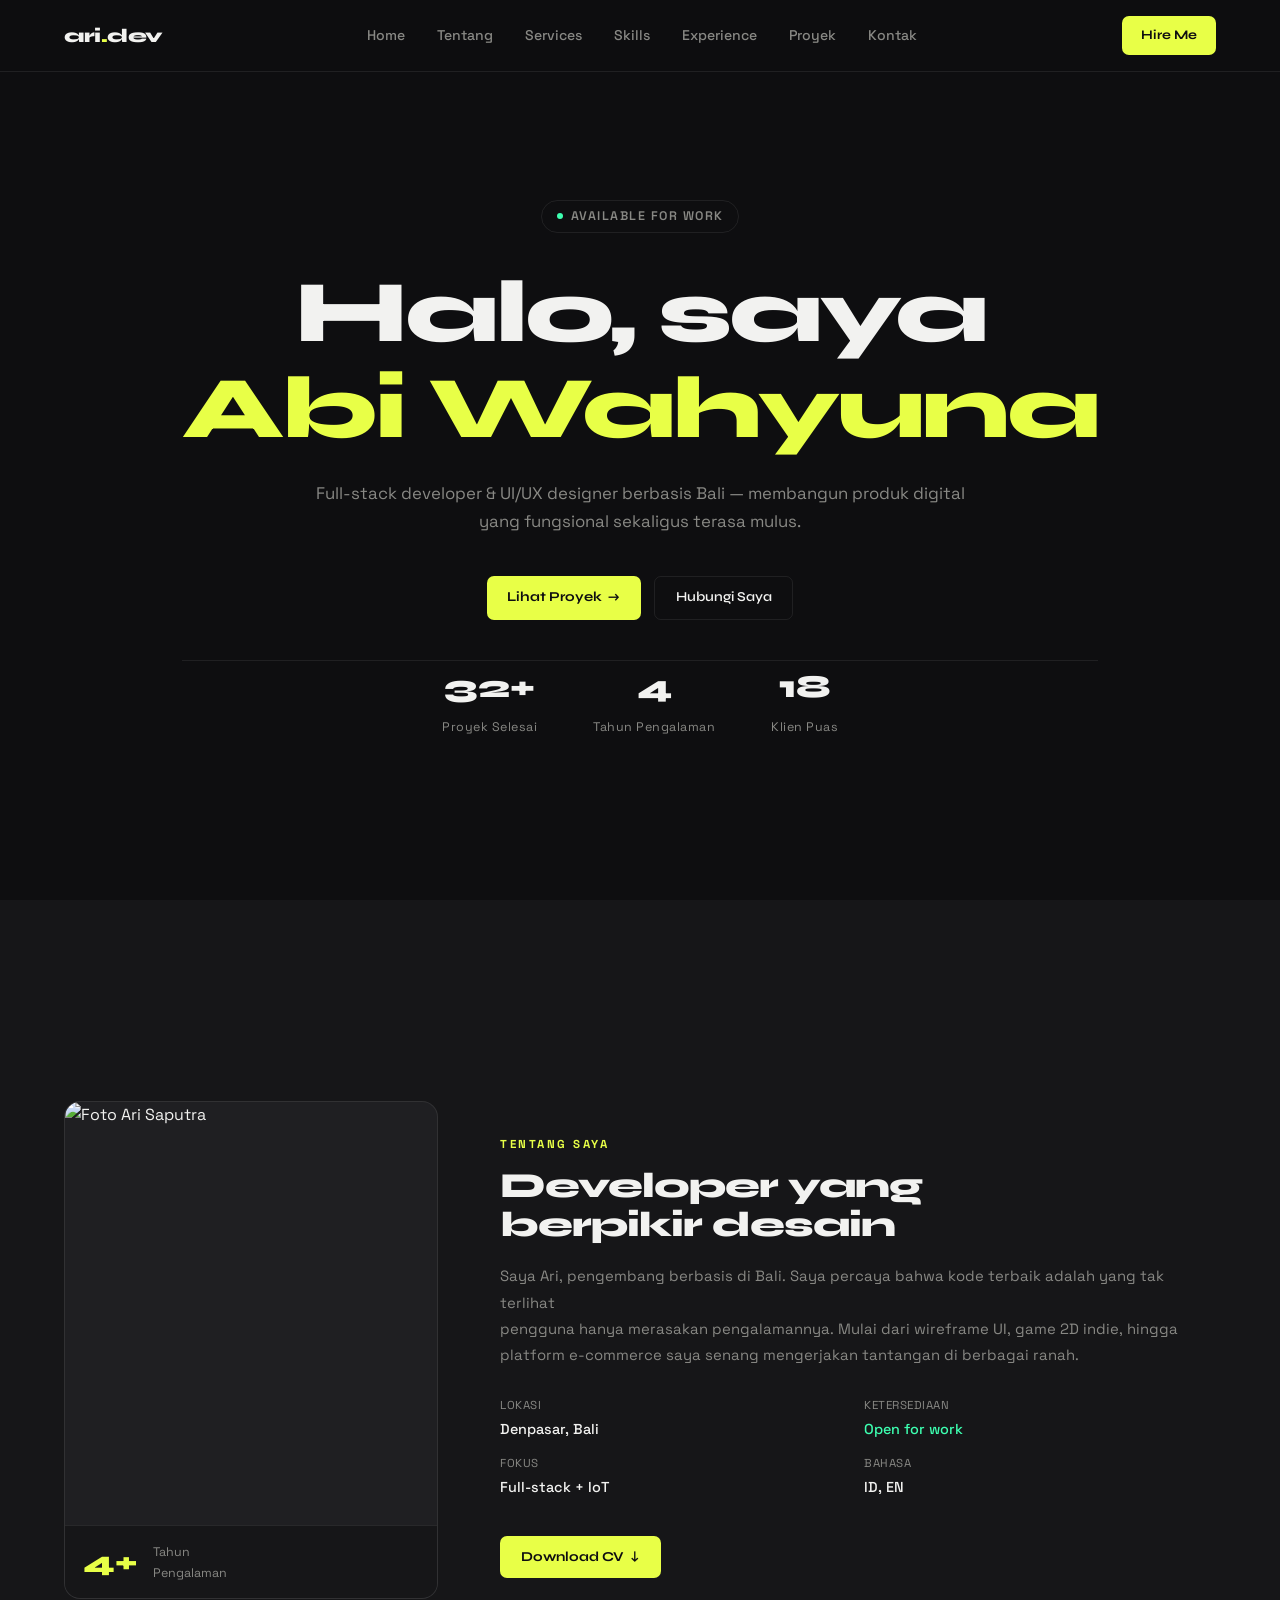
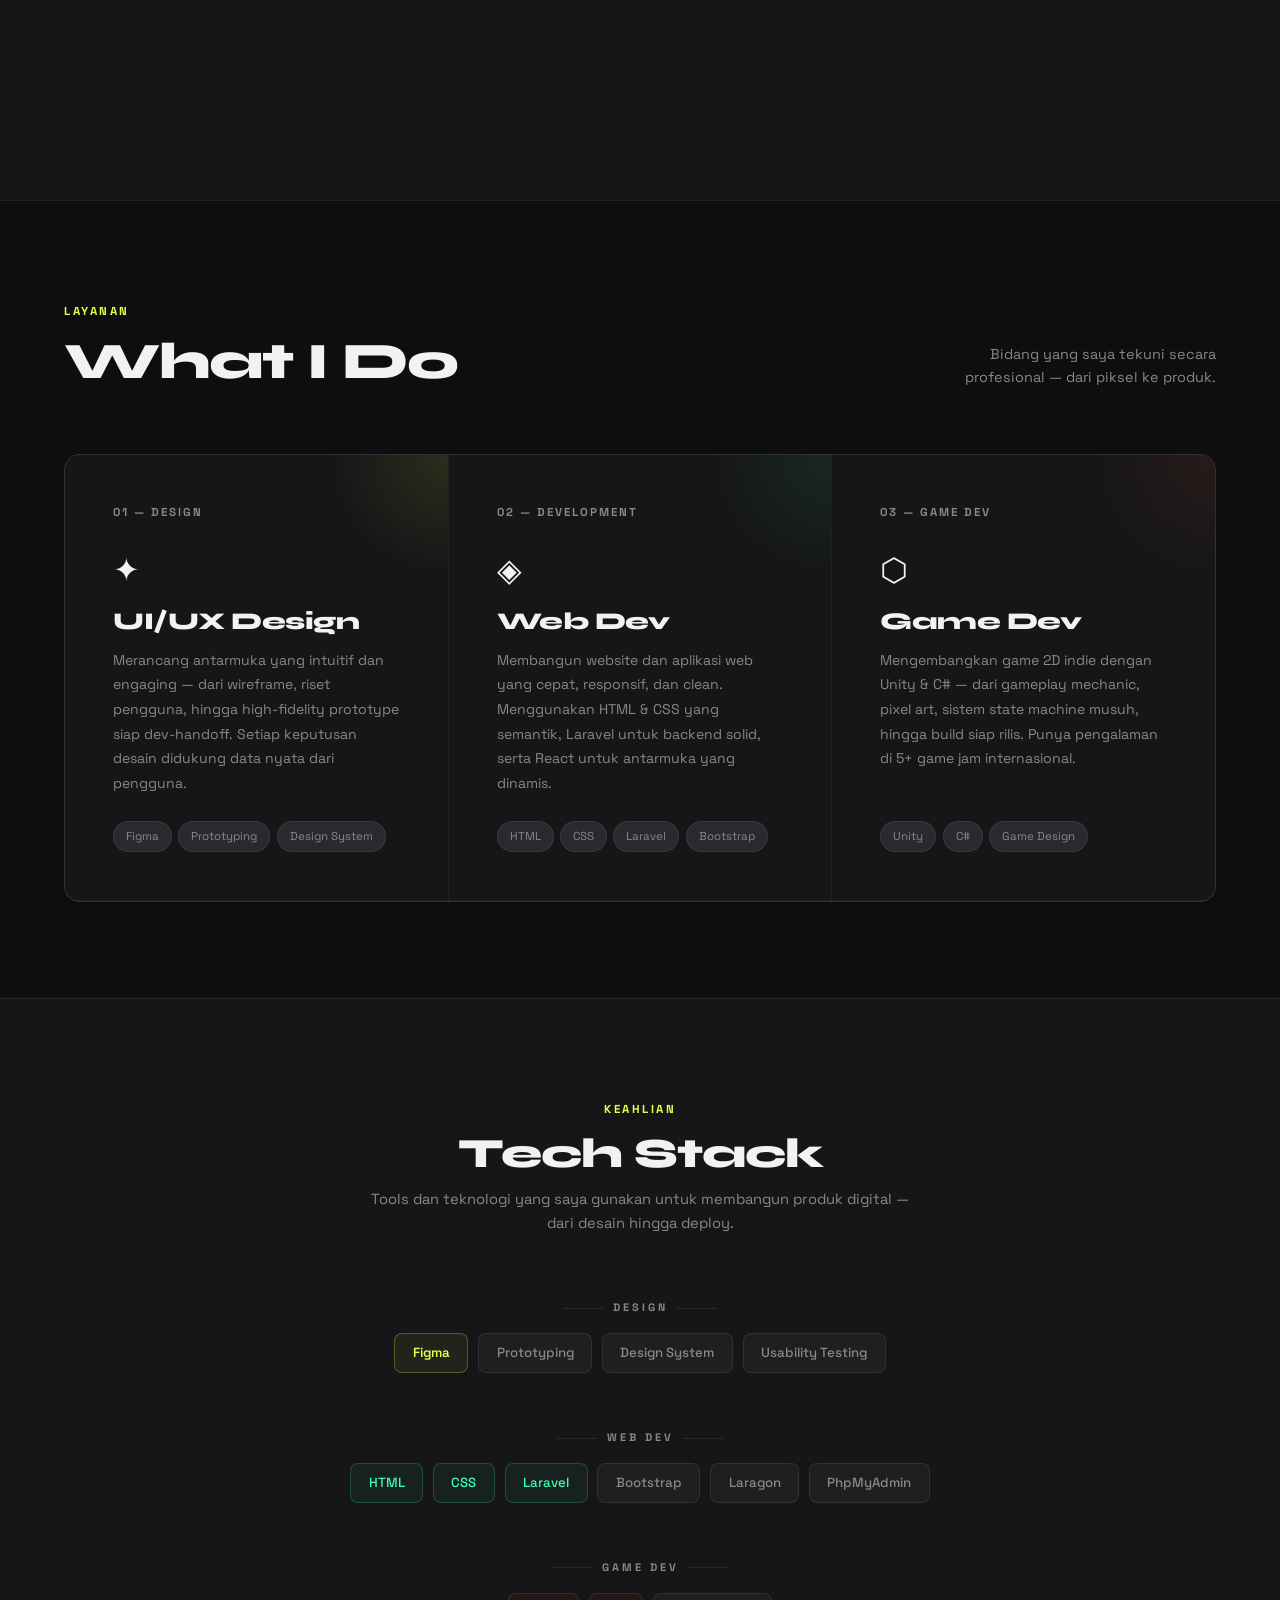
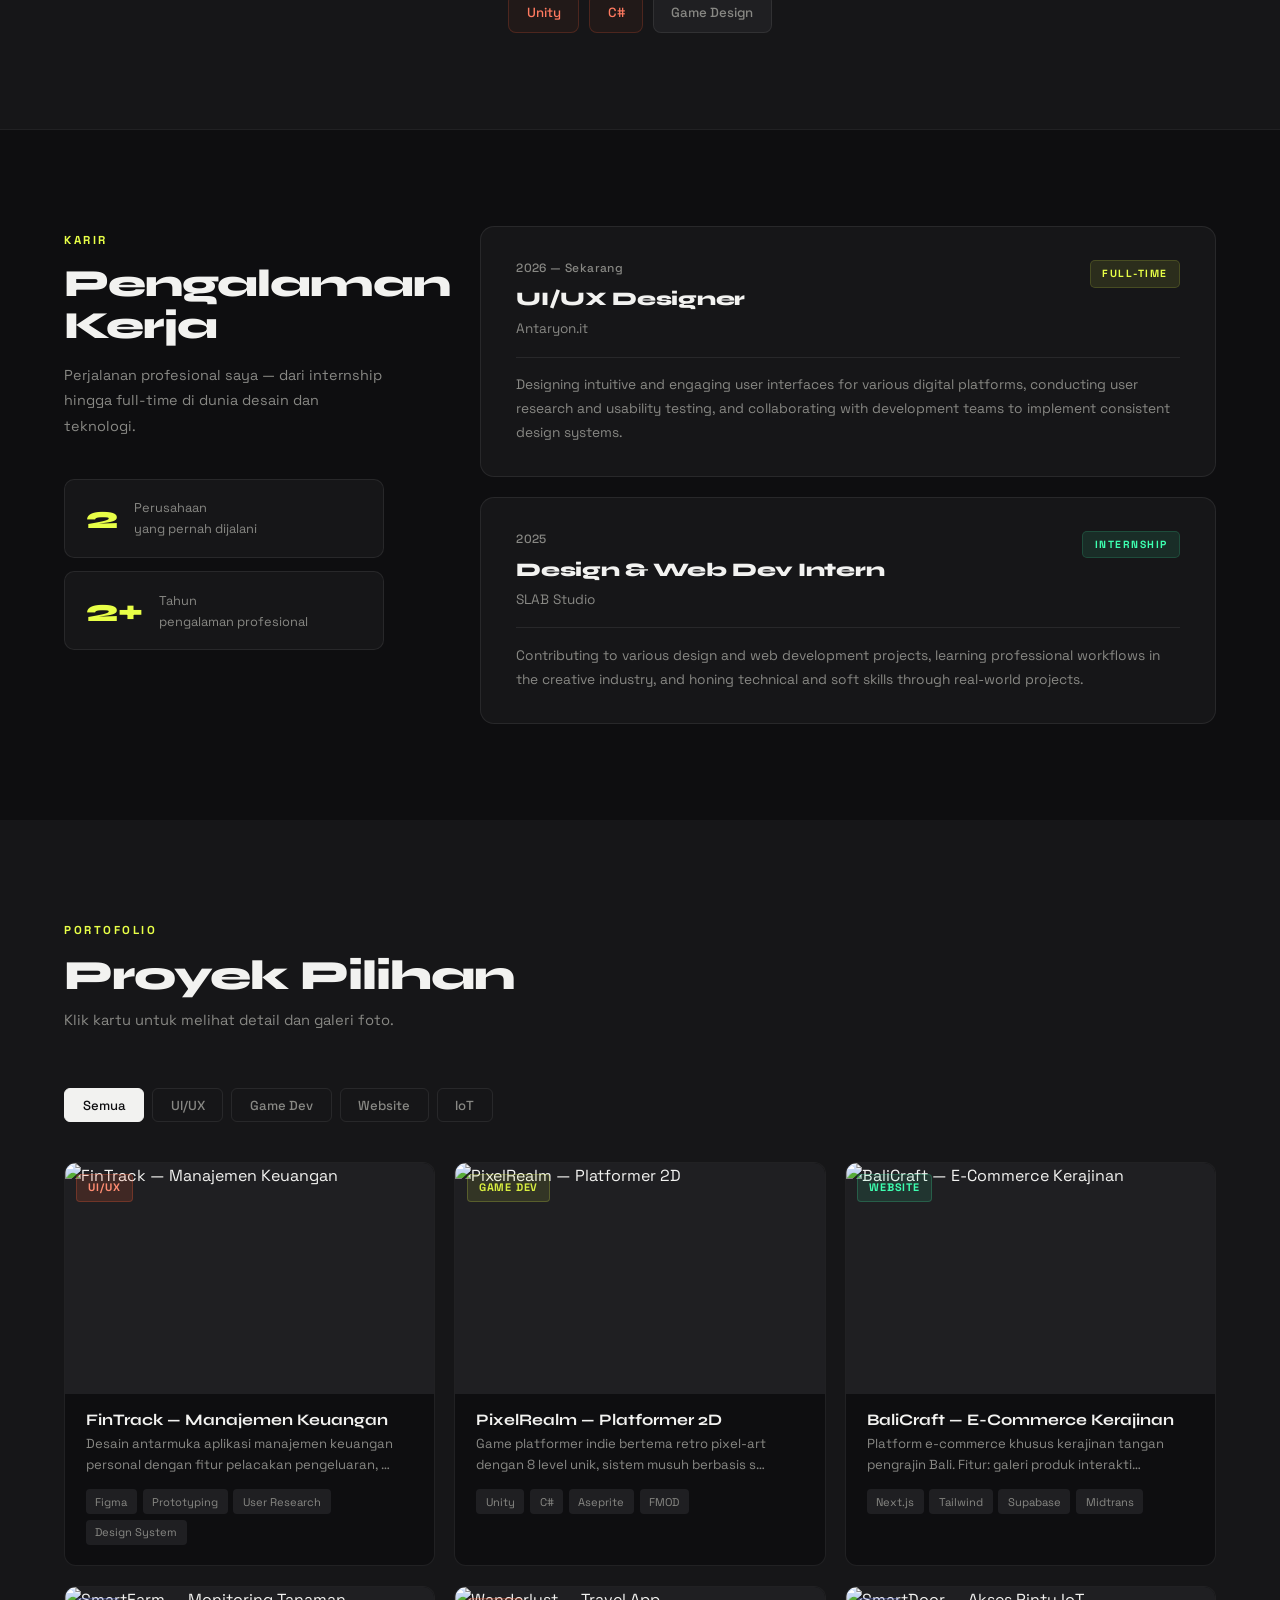
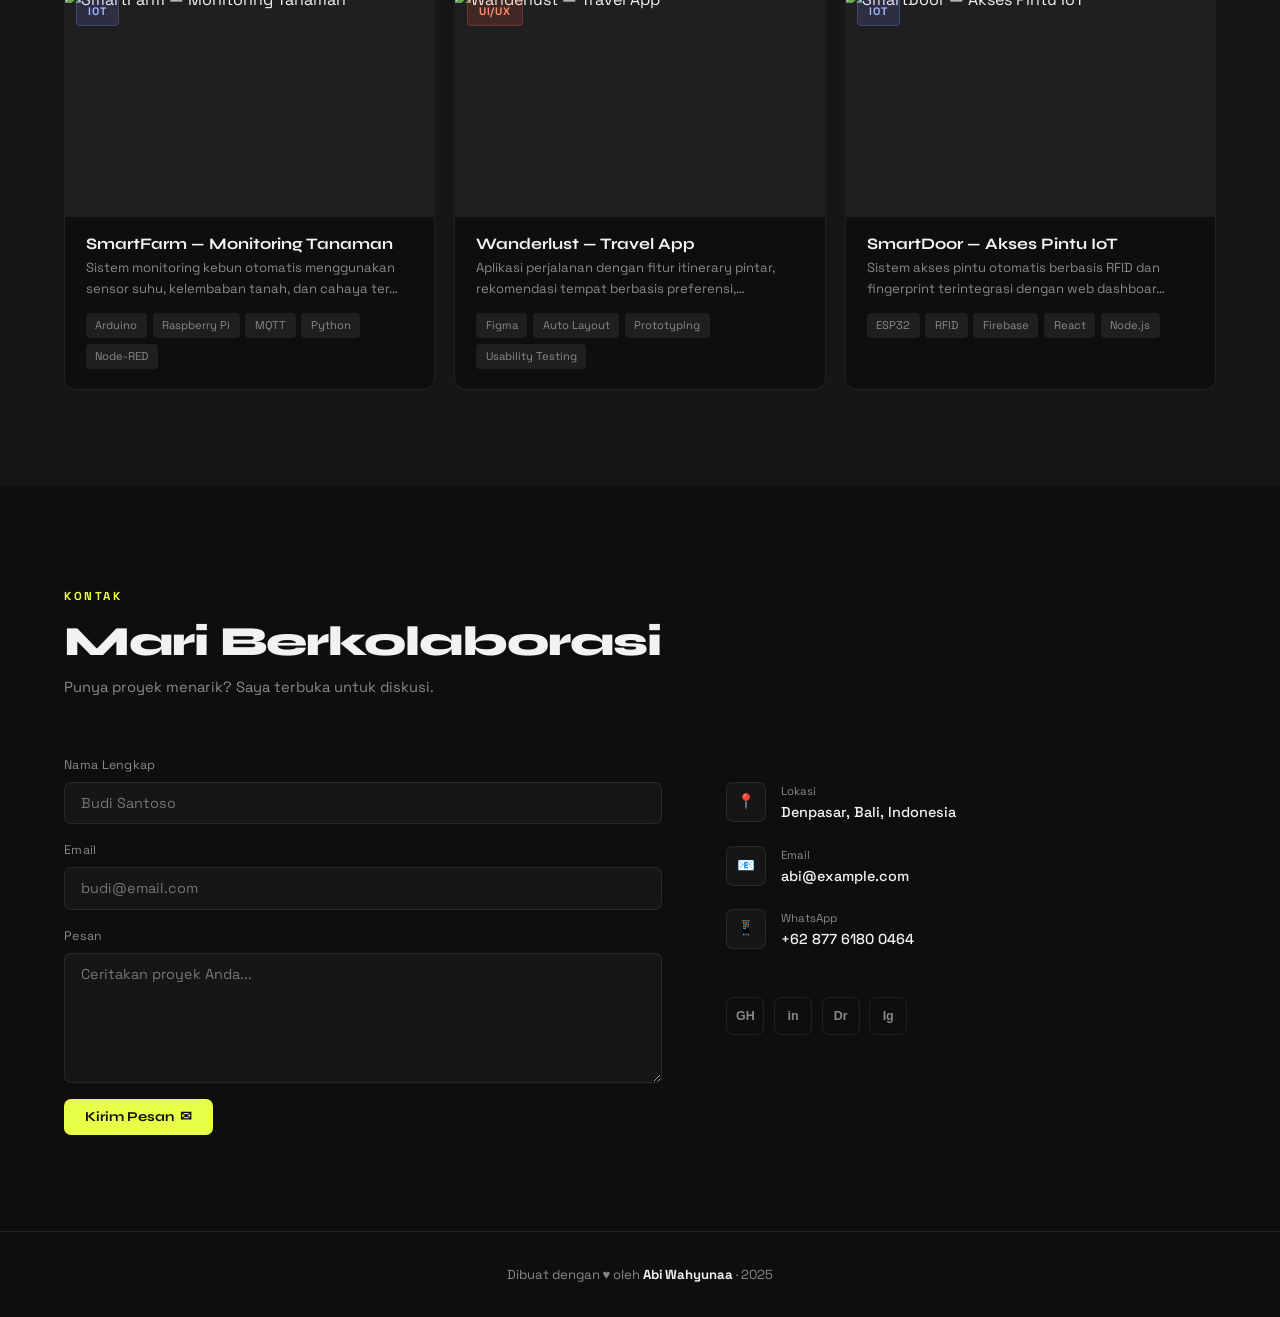
==== Portofolio_2/index.html @ fc8262e9 "Merapikan content, menambahkan section what i do, dan memisahkan section skills dan interest" ====
<!DOCTYPE html>
<html lang="id">
<head>
  <meta charset="UTF-8" />
  <meta name="viewport" content="width=device-width, initial-scale=1.0" />
  <title>Portofolio — Ari Saputra</title>
  <link rel="preconnect" href="https://fonts.googleapis.com" />
  <link href="https://fonts.googleapis.com/css2?family=Space+Grotesk:wght@300;400;500;600;700&family=Syne:wght@400;600;700;800&display=swap" rel="stylesheet" />
  <link rel="stylesheet" href="styles.css" />
</head>
<body>

  <!-- NAV -->
  <nav>
    <div class="nav-logo">ari<span>.</span>dev</div>
    <ul class="nav-links">
      <li><a href="#hero">Home</a></li>
      <li><a href="#about">Tentang</a></li>
      <li><a href="#whatido">Services</a></li>
      <li><a href="#skills">Skills</a></li>
      <li><a href="#experience">Experience</a></li>
      <li><a href="#projects">Proyek</a></li>
      <li><a href="#contact">Kontak</a></li>
    </ul>
    <a href="#contact" class="btn-primary" style="font-size:.82rem;padding:.55rem 1.2rem;">Hire Me</a>
  </nav>

  <!-- HERO (unchanged) -->
  <section class="hero" id="hero">
    <div class="hero-inner">
      <div class="hero-eyebrow">
        <span class="hero-dot"></span>
        Available for work
      </div>
      <h1>Halo, saya<br><em>Abi Wahyuna</em></h1>
      <p class="hero-sub">
        Full-stack developer &amp; UI/UX designer berbasis Bali —
        membangun produk digital yang fungsional sekaligus terasa mulus.
      </p>
      <div class="hero-cta">
        <a href="#projects" class="btn-primary">Lihat Proyek &nbsp;→</a>
        <a href="#contact" class="btn-outline">Hubungi Saya</a>
      </div>
      <div class="hero-stats">
        <div>
          <span class="stat-num">32+</span>
          <span class="stat-label">Proyek Selesai</span>
        </div>
        <div>
          <span class="stat-num">4</span>
          <span class="stat-label">Tahun Pengalaman</span>
        </div>
        <div>
          <span class="stat-num">18</span>
          <span class="stat-label">Klien Puas</span>
        </div>
      </div>
    </div>
  </section>

  <!-- ABOUT (unchanged) -->
  <section class="section" id="about">
    <div class="about-grid">
      <div class="about-photo">
        <img src="https://images.unsplash.com/photo-1507003211169-0a1dd7228f2d?w=500&auto=format&fit=crop" alt="Foto Ari Saputra" />
        <div class="about-badge">
          <div class="about-badge-num">4+</div>
          <div class="about-badge-text">Tahun<br>Pengalaman</div>
        </div>
      </div>
      <div class="about-content">
        <div class="section-tag">Tentang Saya</div>
        <h2>Developer yang<br>berpikir desain</h2>
        <p>Saya Ari, pengembang berbasis di Bali. Saya percaya bahwa kode terbaik adalah yang tak terlihat <br> pengguna hanya merasakan pengalamannya. Mulai dari wireframe UI, game 2D indie, hingga <br> platform e-commerce saya senang mengerjakan tantangan di berbagai ranah.</p>
        
        <div class="about-details">
          <div class="detail-row">
            <span class="detail-label">Lokasi</span>
            <span class="detail-val">Denpasar, Bali</span>
          </div>
          <div class="detail-row">
            <span class="detail-label">Ketersediaan</span>
            <span class="detail-val" style="color:var(--accent3)">Open for work</span>
          </div>
          <div class="detail-row">
            <span class="detail-label">Fokus</span>
            <span class="detail-val">Full-stack + IoT</span>
          </div>
          <div class="detail-row">
            <span class="detail-label">Bahasa</span>
            <span class="detail-val">ID, EN</span>
          </div>
        </div>
        <a href="#" class="btn-primary" style="margin-top:.5rem;">Download CV &nbsp;↓</a>
      </div>
    </div>
  </section>

  <!-- ══════════════════════════════
       WHAT I DO (NEW)
  ══════════════════════════════ -->
  <section class="section" id="whatido">
    <div class="whatido-top">
      <div>
        <div class="section-tag">Layanan</div>
        <h2>What I Do</h2>
      </div>
      <p>Bidang yang saya tekuni secara profesional — dari piksel ke produk.</p>
    </div>

    <div class="services-grid">

      <div class="svc-card" style="--glow:rgba(232,255,71,.1);--tag-hover:rgba(232,255,71,.2);--tag-color:var(--accent);--tag-bg:rgba(232,255,71,.05)">
        <div class="svc-index">01 — Design</div>
        <div class="svc-icon">✦</div>
        <h3>UI/UX Design</h3>
        <p>Merancang antarmuka yang intuitif dan engaging — dari wireframe, riset pengguna, hingga high-fidelity prototype siap dev-handoff. Setiap keputusan desain didukung data nyata dari pengguna.</p>
        <div class="svc-tags">
          <span class="svc-tag">Figma</span>
          <span class="svc-tag">Prototyping</span>
          <span class="svc-tag">Design System</span>
        </div>
      </div>

      <div class="svc-card" style="--glow:rgba(61,255,176,.08);--tag-hover:rgba(61,255,176,.2);--tag-color:var(--accent3);--tag-bg:rgba(61,255,176,.05)">
        <div class="svc-index">02 — Development</div>
        <div class="svc-icon">◈</div>
        <h3>Web Dev</h3>
        <p>Membangun website dan aplikasi web yang cepat, responsif, dan clean. Menggunakan HTML & CSS yang semantik, Laravel untuk backend solid, serta React untuk antarmuka yang dinamis.</p>
        <div class="svc-tags">
          <span class="svc-tag">HTML</span>
          <span class="svc-tag">CSS</span>
          <span class="svc-tag">Laravel</span>
          <span class="svc-tag">Bootstrap</span>
        </div>
      </div>

      <div class="svc-card" style="--glow:rgba(255,92,53,.08);--tag-hover:rgba(255,92,53,.2);--tag-color:#ff7a60;--tag-bg:rgba(255,92,53,.05)">
        <div class="svc-index">03 — Game Dev</div>
        <div class="svc-icon">⬡</div>
        <h3>Game Dev</h3>
        <p>Mengembangkan game 2D indie dengan Unity & C# — dari gameplay mechanic, pixel art, sistem state machine musuh, hingga build siap rilis. Punya pengalaman di 5+ game jam internasional.</p>
        <div class="svc-tags">
          <span class="svc-tag">Unity</span>
          <span class="svc-tag">C#</span>
          <span class="svc-tag">Game Design</span>
        </div>
      </div>

    </div>
  </section>

  <!-- ══════════════════════════════
       SKILLS (NEW STANDALONE)
  ══════════════════════════════ -->
  <section class="section" id="skills">
    <div class="skills-wrap">
      <div class="section-header">
        <div class="section-tag">Keahlian</div>
        <h2>Tech Stack</h2>
        <p>Tools dan teknologi yang saya gunakan untuk membangun produk digital — dari desain hingga deploy.</p>
      </div>

      <div class="skill-categories">

        <div class="skill-cat-row">
          <div class="skill-cat-label">Design</div>
          <div class="skill-pills-center">
            <span class="s-pill featured">Figma</span>
            <span class="s-pill">Prototyping</span>
            <span class="s-pill">Design System</span>
            <span class="s-pill">Usability Testing</span>
          </div>
        </div>

        <div class="skill-cat-row">
          <div class="skill-cat-label">Web Dev</div>
          <div class="skill-pills-center">
            <span class="s-pill feat2">HTML</span>
            <span class="s-pill feat2">CSS</span>
            <span class="s-pill feat2">Laravel</span>
            <span class="s-pill">Bootstrap</span>
            <span class="s-pill">Laragon</span>
            <span class="s-pill">PhpMyAdmin</span>

          </div>
        </div>

        <div class="skill-cat-row">
          <div class="skill-cat-label">Game Dev</div>
          <div class="skill-pills-center">
            <span class="s-pill feat3">Unity</span>
            <span class="s-pill feat3">C#</span>
            <span class="s-pill">Game Design</span>
          </div>
        </div>


      </div>
    </div>
  </section>

  <!-- ══════════════════════════════
       EXPERIENCE (NEW STANDALONE)
  ══════════════════════════════ -->
  <section class="section" id="experience">
    <div class="exp-layout">

      <!-- sticky left -->
      <div class="exp-sticky">
        <div class="section-tag">Karir</div>
        <h2>Pengalaman<br>Kerja</h2>
        <p>Perjalanan profesional saya — dari internship hingga full-time di dunia desain dan teknologi.</p>

        <div class="exp-stats">
          <div class="exp-stat-box">
            <div class="exp-stat-n">2</div>
            <div class="exp-stat-l">Perusahaan<br>yang pernah dijalani</div>
          </div>
          <div class="exp-stat-box">
            <div class="exp-stat-n">2+</div>
            <div class="exp-stat-l">Tahun<br>pengalaman profesional</div>
          </div>
        </div>
      </div>

      <!-- cards right -->
      <div class="exp-cards">

        <div class="exp-card" style="--card-bar:var(--accent)">
          <div class="exp-card-top">
            <div>
              <div class="exp-card-period">2026 — Sekarang</div>
              <div class="exp-card-role">UI/UX Designer</div>
              <div class="exp-card-company">Antaryon.it</div>
            </div>
            <span class="exp-card-badge badge-full">Full-time</span>
          </div>
          <div class="exp-card-desc">
            Designing intuitive and engaging user interfaces for various digital platforms, conducting user research and usability testing, and collaborating with development teams to implement consistent design systems.
          </div>
        </div>

        <div class="exp-card" style="--card-bar:var(--accent3)">
          <div class="exp-card-top">
            <div>
              <div class="exp-card-period">2025</div>
              <div class="exp-card-role">Design & Web Dev Intern</div>
              <div class="exp-card-company">SLAB Studio</div>
            </div>
            <span class="exp-card-badge badge-intern">Internship</span>
          </div>
          <div class="exp-card-desc">
            Contributing to various design and web development projects, learning professional workflows in the creative industry, and honing technical and soft skills through real-world projects.
          </div>
        </div>

      </div>
    </div>
  </section>

  <!-- PROJECTS (unchanged) -->
  <section class="section" id="projects">
    <div class="section-header">
      <div class="section-tag">Portofolio</div>
      <h2>Proyek Pilihan</h2>
      <p>Klik kartu untuk melihat detail dan galeri foto.</p>
    </div>
    <div class="filter-bar" id="filterBar">
      <button class="filter-btn active" data-filter="all">Semua</button>
      <button class="filter-btn" data-filter="uiux">UI/UX</button>
      <button class="filter-btn" data-filter="game">Game Dev</button>
      <button class="filter-btn" data-filter="web">Website</button>
      <button class="filter-btn" data-filter="iot">IoT</button>
    </div>
    <div class="projects-grid" id="projectsGrid"></div>
  </section>

  <!-- CONTACT (unchanged) -->
  <section class="section" id="contact">
    <div class="section-header">
      <div class="section-tag">Kontak</div>
      <h2>Mari Berkolaborasi</h2>
      <p>Punya proyek menarik? Saya terbuka untuk diskusi.</p>
    </div>
    <div class="contact-grid">
      <div class="contact-form">
        <div class="form-group">
          <label class="form-label">Nama Lengkap</label>
          <input type="text" class="form-input" placeholder="Budi Santoso" />
        </div>
        <div class="form-group">
          <label class="form-label">Email</label>
          <input type="email" class="form-input" placeholder="budi@email.com" />
        </div>
        <div class="form-group">
          <label class="form-label">Pesan</label>
          <textarea class="form-textarea" placeholder="Ceritakan proyek Anda..."></textarea>
        </div>
        <button class="btn-primary" style="align-self:flex-start">Kirim Pesan &nbsp;✉</button>
      </div>
      <div class="contact-info">
        <div class="contact-item">
          <div class="contact-icon">📍</div>
          <div>
            <div class="contact-item-label">Lokasi</div>
            <div class="contact-item-val">Denpasar, Bali, Indonesia</div>
          </div>
        </div>
        <div class="contact-item">
          <div class="contact-icon">📧</div>
          <div>
            <div class="contact-item-label">Email</div>
            <div class="contact-item-val">abi@example.com</div>
          </div>
        </div>
        <div class="contact-item">
          <div class="contact-icon">📱</div>
          <div>
            <div class="contact-item-label">WhatsApp</div>
            <div class="contact-item-val">+62 877 6180 0464</div>
          </div>
        </div>
        <div class="social-row">
          <button class="social-btn">GH</button>
          <button class="social-btn">in</button>
          <button class="social-btn">Dr</button>
          <button class="social-btn">Ig</button>
        </div>
      </div>
    </div>
  </section>

  <footer>
    <p>Dibuat dengan ♥ oleh <strong>Abi Wahyunaa</strong> · 2025</p>
  </footer>

  <!-- MODAL (unchanged) -->
  <div class="modal-overlay" id="modalOverlay">
    <div class="modal-box">
      <div class="modal-header">
        <div>
          <div class="modal-title" id="mTitle">–</div>
          <div class="modal-subtitle" id="mSubtitle">–</div>
        </div>
        <button class="modal-close" id="modalClose">✕</button>
      </div>
      <div class="modal-body">
        <div class="gallery-main" id="galleryMain">
          <img id="galleryMainImg" src="" alt="Screenshot proyek" />
          <button class="gallery-nav prev" id="galleryPrev">‹</button>
          <button class="gallery-nav next" id="galleryNext">›</button>
          <div class="gallery-counter" id="galleryCounter">1 / 1</div>
        </div>
        <div class="gallery-thumbs" id="galleryThumbs">
          <label class="upload-zone" title="Tambah foto" id="uploadZone">
            +
            <input type="file" id="file-upload" accept="image/*" multiple />
          </label>
        </div>
        <p class="modal-desc" id="mDesc">–</p>
        <div class="modal-meta">
          <div class="meta-item"><div class="meta-label">Tools</div><div class="meta-value" id="mTools">–</div></div>
          <div class="meta-item"><div class="meta-label">Tahun</div><div class="meta-value" id="mYear">–</div></div>
          <div class="meta-item"><div class="meta-label">Role</div><div class="meta-value" id="mRole">–</div></div>
        </div>
        <div class="modal-actions">
          <a id="mDemo" href="#" class="btn-primary" target="_blank">Live Demo ↗</a>
          <a id="mCode" href="#" class="btn-outline" target="_blank">Source Code</a>
        </div>
      </div>
    </div>
  </div>

  <script src="scripts.js"></script>
</body>
</html>
---- Portofolio_2/styles.css ----
:root {
      --bg:       #0e0e10;
      --bg2:      #161618;
      --bg3:      #1f1f22;
      --bg4:      #2a2a2e;
      --accent:   #e8ff47;
      --accent2:  #ff5c35;
      --accent3:  #3dffb0;
      --text:     #f2f2f0;
      --muted:    #888884;
      --border:   rgba(255,255,255,0.08);
      --radius:   12px;
      --radius-sm:7px;
      --t:        .22s ease;
    }

    *, *::before, *::after { box-sizing: border-box; margin: 0; padding: 0; }
    html { scroll-behavior: smooth; }

    body {
      font-family: 'Space Grotesk', sans-serif;
      background: var(--bg);
      color: var(--text);
      font-size: 16px;
      line-height: 1.65;
      overflow-x: hidden;
    }

    h1,h2,h3,h4 { font-family: 'Syne', sans-serif; line-height: 1.1; }
    a { color: inherit; text-decoration: none; }
    img { display: block; max-width: 100%; }
    section { position: relative; z-index: 1; }

    /* NAV */
    nav {
      position: fixed; top: 0; left: 0; right: 0; z-index: 100;
      display: flex; align-items: center; justify-content: space-between;
      padding: 1rem 5%;
      background: rgba(14,14,16,.92);
      border-bottom: 1px solid var(--border);
    }
    .nav-logo {
      font-family: 'Syne', sans-serif; font-weight: 800; font-size: 1.2rem;
      letter-spacing: -0.5px; color: var(--text);
    }
    .nav-logo span { color: var(--accent); }
    .nav-links { display: flex; gap: 2rem; list-style: none; }
    .nav-links a { font-size: .88rem; color: var(--muted); font-weight: 500; transition: color var(--t); }
    .nav-links a:hover { color: var(--text); }
    .btn-primary {
      display: inline-flex; align-items: center; gap: .4rem;
      padding: .6rem 1.3rem;
      background: var(--accent); color: #0e0e10;
      font-family: 'Syne', sans-serif; font-weight: 700; font-size: .85rem;
      border-radius: var(--radius-sm); border: none; cursor: pointer;
      transition: opacity var(--t), transform var(--t);
    }
    .btn-primary:hover { opacity: .85; transform: translateY(-1px); }
    .btn-outline {
      display: inline-flex; align-items: center; gap: .4rem;
      padding: .6rem 1.3rem;
      background: transparent; color: var(--text);
      font-family: 'Syne', sans-serif; font-weight: 600; font-size: .85rem;
      border-radius: var(--radius-sm); border: 1px solid var(--border); cursor: pointer;
      transition: border-color var(--t), background var(--t), transform var(--t);
    }
    .btn-outline:hover { border-color: rgba(255,255,255,.25); background: var(--bg3); transform: translateY(-1px); }

    /* ═══ HERO ═══ */
    .hero {
      min-height: 100vh;
      display: flex; flex-direction: column;
      align-items: center; justify-content: center;
      padding: 7.5rem 5% 5rem;
      text-align: center;
      position: relative;
    }
    .hero-eyebrow {
      display: inline-flex; align-items: center; gap: .5rem;
      font-size: .78rem; font-weight: 600; letter-spacing: 1.5px;
      text-transform: uppercase; color: var(--muted);
      border: 1px solid var(--border); padding: .3rem .9rem;
      border-radius: 99px; margin-bottom: 2rem;
    }
    .hero-dot {
      width: 6px; height: 6px; background: var(--accent3);
      border-radius: 50%; animation: blink 2s infinite;
    }
    .hero h1 {
      font-size: clamp(3rem, 7vw, 5.5rem); font-weight: 800;
      letter-spacing: -3px; margin-bottom: 1.4rem; max-width: 1000px;
    }
    .hero h1 em { font-style: normal; color: var(--accent); }
    .hero-sub {
      font-size: 1.05rem; color: var(--muted); max-width: 680px;
      margin: 0 auto 2.5rem; font-weight: 400;
    }
    .hero-cta { display: flex; gap: .8rem; justify-content: center; flex-wrap: wrap; }
    .hero-stats {
      display: flex; gap: 3.5rem; margin-top: 2.5rem;
      padding-top: 0rem; border-top: 1px solid var(--border);
      justify-content: center;
    }
    .stat-num {
      font-family: 'Syne', sans-serif; font-size: 2rem; font-weight: 800;
      color: var(--text); display: block;
    }
    .stat-label { font-size: .78rem; color: var(--muted); letter-spacing: .5px; }

    /* ═══ SECTION WRAPPER ═══ */
    .section { padding: 6rem 5%; }
    .section-tag {
      display: inline-block; font-size: .72rem; font-weight: 700;
      letter-spacing: 2.5px; text-transform: uppercase;
      color: var(--accent); margin-bottom: .8rem;
    }
    .section-header { margin-bottom: 3.5rem; }
    .section-header h2 {
      font-size: clamp(1.8rem, 3.5vw, 2.6rem); font-weight: 800;
      letter-spacing: -1px;
    }
    .section-header p { color: var(--muted); margin-top: .6rem; font-size: .92rem; max-width: 460px; }

    /* ═══ ABOUT ═══ */
    #about {
    background: var(--bg2);
    min-height: 100vh;
    display: flex;
    align-items: center;
    
  }

    .about-grid {
      display: grid;
      grid-template-columns: 340px 1fr;
      gap: 6rem;
      align-items: center; /* ini bikin sejajar tengah */
    }

    .about-photo {
      width: 110%; aspect-ratio: 3/4; border-radius: 16px; height: auto;
      overflow: hidden; background: var(--bg3);
      border: 1px solid var(--border); position: relative;
    }
    .about-photo img { width: 100%; height: 100%; object-fit: cover; }
    .about-badge {
      position: absolute; bottom: -1px; left: -1px; right: -1px;
      padding: 1rem 1.2rem;
      background: var(--bg2); border-top: 1px solid var(--border);
      display: flex; align-items: center; gap: 1rem;
    }
    .about-badge-num {
      font-family: 'Syne', sans-serif; font-size: 1.8rem;
      font-weight: 800; color: var(--accent); line-height: 1;
    }
    .about-badge-text { font-size: .78rem; color: var(--muted); }
    .about-content { padding-top: .5rem; }
    .about-content h2 {
      font-size: clamp(1.6rem,3vw,2.2rem); font-weight: 800;
      letter-spacing: -1px; margin-bottom: 1.2rem;
    }
    .about-content p { color: var(--muted); font-size: .93rem; margin-bottom: 1rem; line-height: 1.75; }
    .about-details {
      display: grid; grid-template-columns: 1fr 1fr;
      gap: .8rem; margin: 1.8rem 0;
    }
    .detail-row { display: flex; flex-direction: column; gap: .15rem; }
    .detail-label { font-size: .72rem; color: var(--muted); letter-spacing: .5px; text-transform: uppercase; }
    .detail-val { font-size: .9rem; font-weight: 500; }

    /* ═══════════════════════════
       WHAT I DO
    ═══════════════════════════ */
    #whatido {
      background: var(--bg);
      border-top: 1px solid var(--border);
    }

    .whatido-top {
      display: flex; align-items: flex-end; justify-content: space-between;
      flex-wrap: wrap; gap: 2rem; margin-bottom: 4rem;
    }
    .whatido-top h2 {
      font-size: clamp(2.2rem, 4vw, 3.2rem); font-weight: 800; letter-spacing: -1.5px;
    }
    .whatido-top p { color: var(--muted); font-size: .9rem; max-width: 300px; text-align: right; }

    /* Big grid — 2 top, 2 bottom */
    .services-grid {
      display: grid;
      grid-template-columns: 1fr 1fr;
      grid-template-rows: auto auto;
      gap: 1px;
      background: var(--border);
      border: 1px solid var(--border);
      border-radius: 16px;
      overflow: hidden;
    }

    .svc-card {
      background: var(--bg2);
      padding: 3rem;
      display: flex; flex-direction: column;
      gap: 0;
      transition: background var(--t);
      position: relative;
      overflow: hidden;
    }
    .svc-card:hover { background: var(--bg3); }

    /* accent corner glow */
    .svc-card::after {
      content: '';
      position: absolute; top: 0; right: 0;
      width: 120px; height: 120px;
      background: radial-gradient(circle at top right, var(--glow, rgba(232,255,71,.07)), transparent 70%);
      pointer-events: none;
    }

    .svc-index {
      font-size: .72rem; font-weight: 700; letter-spacing: 2px;
      color: var(--muted); text-transform: uppercase; margin-bottom: 2rem;
    }
    .svc-icon {
      font-size: 2rem; margin-bottom: 1.4rem; line-height: 1;
    }
    .svc-card h3 {
      font-size: 1.5rem; font-weight: 800; letter-spacing: -.5px;
      margin-bottom: .8rem;
    }
    .svc-card p {
      font-size: .88rem; color: var(--muted); line-height: 1.75; flex: 1;
    }
    .svc-tags {
      display: flex; flex-wrap: wrap; gap: .4rem; margin-top: 1.6rem;
    }
    .svc-tag {
      font-size: .72rem; padding: .3rem .75rem; border-radius: 99px;
      border: 1px solid var(--border); color: var(--muted); background: var(--bg4);
      transition: all var(--t);
    }
    .svc-card:hover .svc-tag {
      border-color: var(--tag-hover, rgba(232,255,71,.2));
      color: var(--tag-color, var(--accent));
      background: var(--tag-bg, rgba(232,255,71,.05));
    }

    .services-grid {
  display: grid;
  grid-template-columns: repeat(auto-fit, minmax(300px, 1fr));
  gap: 1px;
}



    /* ═══════════════════════════
       SKILLS (standalone)
    ═══════════════════════════ */
    #skills {
      background: var(--bg2);
      border-top: 1px solid var(--border);
    }

    .skills-wrap {
      /* header centered */
      text-align: center;
    }
    .skills-wrap .section-header {
      max-width: 560px; margin: 0 auto 4rem;
    }
    .skills-wrap .section-header p { max-width: none; }

    /* 4 category blocks in a row, wrapping */
    .skill-categories {
      display: flex; flex-direction: column; gap: 3.5rem;
    }

    .skill-cat-row {
      display: flex; flex-direction: column; align-items: center; gap: 1rem;
    }
    .skill-cat-label {
      font-size: .68rem; font-weight: 700; letter-spacing: 3px;
      text-transform: uppercase; color: var(--muted);
      display: flex; align-items: center; gap: .6rem;
    }
    .skill-cat-label::before,
    .skill-cat-label::after {
      content: ''; flex: 1; height: 1px;
      background: var(--border); display: block; width: 40px;
    }
    .skill-pills-center {
      display: flex; flex-wrap: wrap; gap: .6rem; justify-content: center;
    }
    .s-pill {
      font-size: .83rem; font-weight: 500; padding: .5rem 1.1rem;
      border-radius: 8px; border: 1px solid var(--border);
      background: var(--bg3); color: var(--muted);
      transition: border-color var(--t), color var(--t), background var(--t);
      cursor: default;
    }
    .s-pill:hover {
      border-color: rgba(232,255,71,.3);
      color: var(--accent);
      background: rgba(232,255,71,.05);
    }
    .s-pill.featured {
      border-color: rgba(232,255,71,.25);
      color: var(--accent);
      background: rgba(232,255,71,.06);
      font-weight: 600;
    }
    .s-pill.feat2 {
      border-color: rgba(61,255,176,.2);
      color: var(--accent3);
      background: rgba(61,255,176,.05);
    }
    .s-pill.feat3 {
      border-color: rgba(255,92,53,.2);
      color: #ff7a60;
      background: rgba(255,92,53,.05);
    }
    .s-pill.feat4 {
      border-color: rgba(150,130,255,.2);
      color: #b8aaff;
      background: rgba(150,130,255,.05);
    }

    /* ═══════════════════════════
       EXPERIENCE (standalone)
    ═══════════════════════════ */
    #experience {
      background: var(--bg);
      border-top: 1px solid var(--border);
    }

    .exp-layout {
      display: grid;
      grid-template-columns: 320px 1fr;
      gap: 6rem;
      align-items: start;
    }

    .exp-sticky {
      position: sticky; top: 7rem;
    }
    .exp-sticky h2 {
      font-size: clamp(1.8rem, 3vw, 2.6rem); font-weight: 800;
      letter-spacing: -1px; margin-bottom: 1rem;
    }
    .exp-sticky p { color: var(--muted); font-size: .9rem; line-height: 1.75; }

    /* big stat blocks */
    .exp-stats {
      display: flex; flex-direction: column; gap: .8rem; margin-top: 2.5rem;
    }
    .exp-stat-box {
      background: var(--bg2); border: 1px solid var(--border);
      border-radius: 10px; padding: 1.1rem 1.3rem;
      display: flex; align-items: center; gap: 1rem;
    }
    .exp-stat-n {
      font-family: 'Syne', sans-serif; font-size: 2rem;
      font-weight: 800; color: var(--accent); line-height: 1; flex-shrink: 0;
    }
    .exp-stat-l { font-size: .8rem; color: var(--muted); }

    /* timeline cards */
    .exp-cards { display: flex; flex-direction: column; gap: 1.2rem; }

    .exp-card {
      background: var(--bg2);
      border: 1px solid var(--border);
      border-radius: 14px;
      padding: 2rem 2.2rem;
      position: relative;
      transition: border-color var(--t), transform var(--t);
      overflow: hidden;
    }
    .exp-card:hover {
      border-color: rgba(255,255,255,.16);
      transform: translateX(6px);
    }
    /* left accent bar */
    .exp-card::before {
      content: '';
      position: absolute; left: 0; top: 0; bottom: 0;
      width: 3px;
      background: var(--card-bar, var(--accent));
      border-radius: 3px 0 0 3px;
      opacity: 0;
      transition: opacity var(--t);
    }
    .exp-card:hover::before { opacity: 1; }

    .exp-card-top {
      display: flex; align-items: flex-start;
      justify-content: space-between; gap: 1rem;
      margin-bottom: 1rem;
    }
    .exp-card-badge {
      font-size: .65rem; font-weight: 700; letter-spacing: 1.5px;
      padding: .25rem .7rem; border-radius: 5px; text-transform: uppercase;
      flex-shrink: 0; margin-top: .1rem;
    }
    .badge-full { background: rgba(232,255,71,.1); color: var(--accent); border: 1px solid rgba(232,255,71,.15); }
    .badge-intern { background: rgba(61,255,176,.1); color: var(--accent3); border: 1px solid rgba(61,255,176,.15); }

    .exp-card-period {
      font-size: .75rem; color: var(--muted); letter-spacing: .4px;
      font-weight: 500; margin-bottom: .3rem;
    }
    .exp-card-role {
      font-family: 'Syne', sans-serif; font-size: 1.2rem;
      font-weight: 800; letter-spacing: -.3px; margin-bottom: .2rem;
    }
    .exp-card-company {
      font-size: .85rem; color: var(--muted);
    }
    .exp-card-desc {
      font-size: .86rem; color: var(--muted);
      line-height: 1.75; margin-top: .9rem;
      padding-top: .9rem; border-top: 1px solid var(--border);
    }

    /* ═══ PROJECTS ═══ */
    #projects { background: var(--bg2); }
    .filter-bar { display: flex; flex-wrap: wrap; gap: .5rem; margin-bottom: 2.5rem; }
    .filter-btn {
      font-family: 'Space Grotesk', sans-serif; font-size: .82rem; font-weight: 500;
      padding: .45rem 1.1rem; border-radius: 6px;
      border: 1px solid var(--border); background: transparent; color: var(--muted);
      cursor: pointer; transition: all var(--t);
    }
    .filter-btn:hover { border-color: rgba(255,255,255,.2); color: var(--text); }
    .filter-btn.active { background: var(--text); border-color: var(--text); color: var(--bg); }
    .projects-grid {
      display: grid;
      grid-template-columns: repeat(auto-fill, minmax(300px, 1fr));
      gap: 1.2rem;
    }
    .project-card {
      background: var(--bg); border: 1px solid var(--border);
      border-radius: var(--radius); overflow: hidden; cursor: pointer;
      transition: border-color var(--t), transform var(--t);
    }
    .project-card:hover { transform: translateY(-4px); border-color: rgba(255,255,255,.18); }
    .project-thumb {
      width: 100%; aspect-ratio: 16/10; overflow: hidden;
      position: relative; background: var(--bg3);
    }
    .project-thumb img { width: 100%; height: 100%; object-fit: cover; transition: transform .5s ease; }
    .project-card:hover .project-thumb img { transform: scale(1.04); }
    .project-cat-badge {
      position: absolute; top: .7rem; left: .7rem;
      font-size: .68rem; font-weight: 700; letter-spacing: .8px;
      text-transform: uppercase; padding: .25rem .7rem; border-radius: 4px;
    }
    .cat-uiux  { background: rgba(255,92,53,.15); color: #ff8c72; border: 1px solid rgba(255,92,53,.25); }
    .cat-game  { background: rgba(232,255,71,.1); color: #d8ee40; border: 1px solid rgba(232,255,71,.2); }
    .cat-web   { background: rgba(61,255,176,.1); color: #3dffb0; border: 1px solid rgba(61,255,176,.2); }
    .cat-iot   { background: rgba(120,140,255,.15); color: #a0b0ff; border: 1px solid rgba(120,140,255,.25); }
    .project-info { padding: 1.1rem 1.3rem 1.3rem; }
    .project-info h3 { font-size: 1rem; font-weight: 700; margin-bottom: .35rem; }
    .project-info p { font-size: .82rem; color: var(--muted); line-height: 1.55; margin-bottom: .9rem; }
    .project-tags { display: flex; flex-wrap: wrap; gap: .35rem; }
    .project-tag { font-size: .7rem; padding: .2rem .6rem; border-radius: 4px; background: var(--bg3); color: var(--muted); }
    .project-card.hidden { display: none; }

    
    /* ═══ CONTACT ═══ */
    #contact { background: var(--bg); }
    .contact-grid { display: grid; grid-template-columns: 1.1fr .9fr; gap: 4rem; align-items: start; }
    .contact-form { display: flex; flex-direction: column; gap: 1rem; }
    .form-group { display: flex; flex-direction: column; gap: .4rem; }
    .form-label { font-size: .78rem; color: var(--muted); letter-spacing: .3px; }
    .form-input, .form-textarea {
      background: var(--bg2); border: 1px solid var(--border);
      border-radius: var(--radius-sm); color: var(--text);
      font-family: 'Space Grotesk', sans-serif; font-size: .9rem;
      padding: .7rem 1rem; outline: none; transition: border-color var(--t);
    }
    .form-input:focus, .form-textarea:focus { border-color: rgba(255,255,255,.25); }
    .form-textarea { min-height: 130px; resize: vertical; }
    .contact-info { display: flex; flex-direction: column; gap: 1.3rem; margin-top: 1.7rem; }
    .contact-item { display: flex; align-items: flex-start; gap: .9rem; }
    .contact-icon {
      width: 40px; height: 40px; border-radius: var(--radius-sm);
      background: var(--bg2); border: 1px solid var(--border);
      display: flex; align-items: center; justify-content: center;
      font-size: .9rem; flex-shrink: 0;
    }
    .contact-item-label { font-size: .72rem; color: var(--muted); }
    .contact-item-val { font-weight: 500; font-size: .9rem; }
    .social-row { display: flex; gap: .6rem; margin-top: 1.5rem; }
    .social-btn {
      width: 38px; height: 38px; border-radius: var(--radius-sm);
      border: 1px solid var(--border); background: transparent;
      display: flex; align-items: center; justify-content: center;
      font-size: .78rem; font-weight: 700; cursor: pointer; color: var(--muted);
      transition: all var(--t);
    }
    .social-btn:hover { background: var(--bg3); border-color: rgba(255,255,255,.2); color: var(--text); transform: translateY(-2px); }

    /* FOOTER */
    footer {
      text-align: center; padding: 2rem 5%;
      border-top: 1px solid var(--border);
      color: var(--muted); font-size: .82rem;
    }
    footer strong { color: var(--text); }

    /* MODAL */
    .modal-overlay {
      position: fixed; inset: 0; background: rgba(0,0,0,.82);
      z-index: 200; display: flex; align-items: center; justify-content: center;
      padding: 2rem; opacity: 0; pointer-events: none; transition: opacity var(--t);
    }
    .modal-overlay.open { opacity: 1; pointer-events: auto; }
    .modal-box {
      background: var(--bg2); border: 1px solid var(--border);
      border-radius: 16px; max-width: 820px; width: 100%;
      max-height: 88vh; overflow-y: auto;
      transform: translateY(20px) scale(.98); transition: transform var(--t);
      scrollbar-width: thin; scrollbar-color: var(--border) transparent;
    }
    .modal-overlay.open .modal-box { transform: translateY(0) scale(1); }
    .modal-header {
      padding: 1.4rem 1.6rem 1rem;
      display: flex; align-items: flex-start; justify-content: space-between; gap: 1rem;
      border-bottom: 1px solid var(--border);
    }
    .modal-title { font-size: 1.4rem; font-weight: 800; letter-spacing: -.5px; }
    .modal-subtitle { font-size: .83rem; color: var(--muted); margin-top: .25rem; }
    .modal-close {
      width: 34px; height: 34px; border-radius: 7px;
      border: 1px solid var(--border); background: transparent;
      color: var(--muted); font-size: 1.1rem; cursor: pointer;
      display: flex; align-items: center; justify-content: center; flex-shrink: 0;
      transition: background var(--t), color var(--t);
    }
    .modal-close:hover { background: var(--bg3); color: var(--text); }
    .modal-body { padding: 1.6rem; }
    .gallery-main {
      width: 100%; aspect-ratio: 16/9; border-radius: var(--radius);
      overflow: hidden; background: var(--bg3); position: relative; margin-bottom: .8rem;
    }
    .gallery-main img { width: 100%; height: 100%; object-fit: cover; transition: opacity .25s ease; }
    .gallery-nav {
      position: absolute; top: 50%; transform: translateY(-50%);
      width: 36px; height: 36px; border-radius: 50%;
      border: 1px solid var(--border); background: rgba(14,14,16,.8);
      color: var(--text); font-size: 1rem; cursor: pointer;
      display: flex; align-items: center; justify-content: center; transition: background var(--t);
    }
    .gallery-nav:hover { background: var(--bg4); border-color: rgba(255,255,255,.2); }
    .gallery-nav.prev { left: .7rem; }
    .gallery-nav.next { right: .7rem; }
    .gallery-counter {
      position: absolute; bottom: .7rem; right: .7rem;
      font-size: .72rem; background: rgba(14,14,16,.75);
      padding: .2rem .6rem; border-radius: 99px; color: var(--muted);
    }
    .gallery-thumbs { display: flex; gap: .5rem; overflow-x: auto; padding-bottom: .2rem; scrollbar-width: thin; scrollbar-color: var(--border) transparent; }
    .gallery-thumb {
      flex-shrink: 0; width: 68px; height: 48px; border-radius: var(--radius-sm);
      overflow: hidden; border: 2px solid transparent; cursor: pointer;
      transition: border-color var(--t), opacity var(--t); opacity: .5;
    }
    .gallery-thumb img { width: 100%; height: 100%; object-fit: cover; }
    .gallery-thumb.active { border-color: var(--accent); opacity: 1; }
    .upload-zone {
      flex-shrink: 0; width: 68px; height: 48px; border-radius: var(--radius-sm);
      border: 1.5px dashed var(--border); display: flex; align-items: center;
      justify-content: center; cursor: pointer; color: var(--muted); font-size: 1.1rem;
      transition: border-color var(--t), color var(--t);
    }
    .upload-zone:hover { border-color: rgba(255,255,255,.25); color: var(--text); }
    #file-upload { display: none; }
    .modal-desc { margin-top: 1.4rem; font-size: .9rem; color: var(--muted); line-height: 1.75; }
    .modal-meta {
      display: grid; grid-template-columns: 1fr 1fr 1fr; gap: 1rem;
      margin-top: 1.4rem; padding-top: 1.4rem; border-top: 1px solid var(--border);
    }
    .meta-label { font-size: .7rem; letter-spacing: 1px; text-transform: uppercase; color: var(--muted); margin-bottom: .3rem; }
    .meta-value { font-size: .88rem; font-weight: 500; }
    .modal-actions { display: flex; gap: .7rem; margin-top: 1.4rem; }

    /* ANIMS */
    @keyframes fadeUp { from{opacity:0;transform:translateY(20px)}to{opacity:1;transform:translateY(0)} }
    @keyframes blink { 0%,100%{opacity:1}50%{opacity:.3} }
    .hero-inner { animation: fadeUp .7s ease both; }

    /* RESPONSIVE */
    @media(max-width:960px){
      .exp-layout { grid-template-columns: 1fr; gap: 3rem; }
      .exp-sticky { position: static; }
      .exp-stats { flex-direction: row; }
      .exp-stat-box { flex: 1; }
    }
    @media(max-width:900px){
      .about-grid { grid-template-columns: 1fr; }
      .about-photo { max-width: 320px; }
      .services-grid { grid-template-columns: 1fr; }
      .contact-grid { grid-template-columns: 1fr; }
      .modal-meta { grid-template-columns: 1fr 1fr; }
      .whatido-top p { text-align: left; }
    }
    @media(max-width:768px){
      .nav-links { display: none; }
      .hero-stats { gap: 2rem; }
      .exp-stats { flex-direction: column; }
    }

    ::-webkit-scrollbar { width: 5px; }
    ::-webkit-scrollbar-track { background: var(--bg); }
    ::-webkit-scrollbar-thumb { background: var(--bg4); border-radius: 3px; }
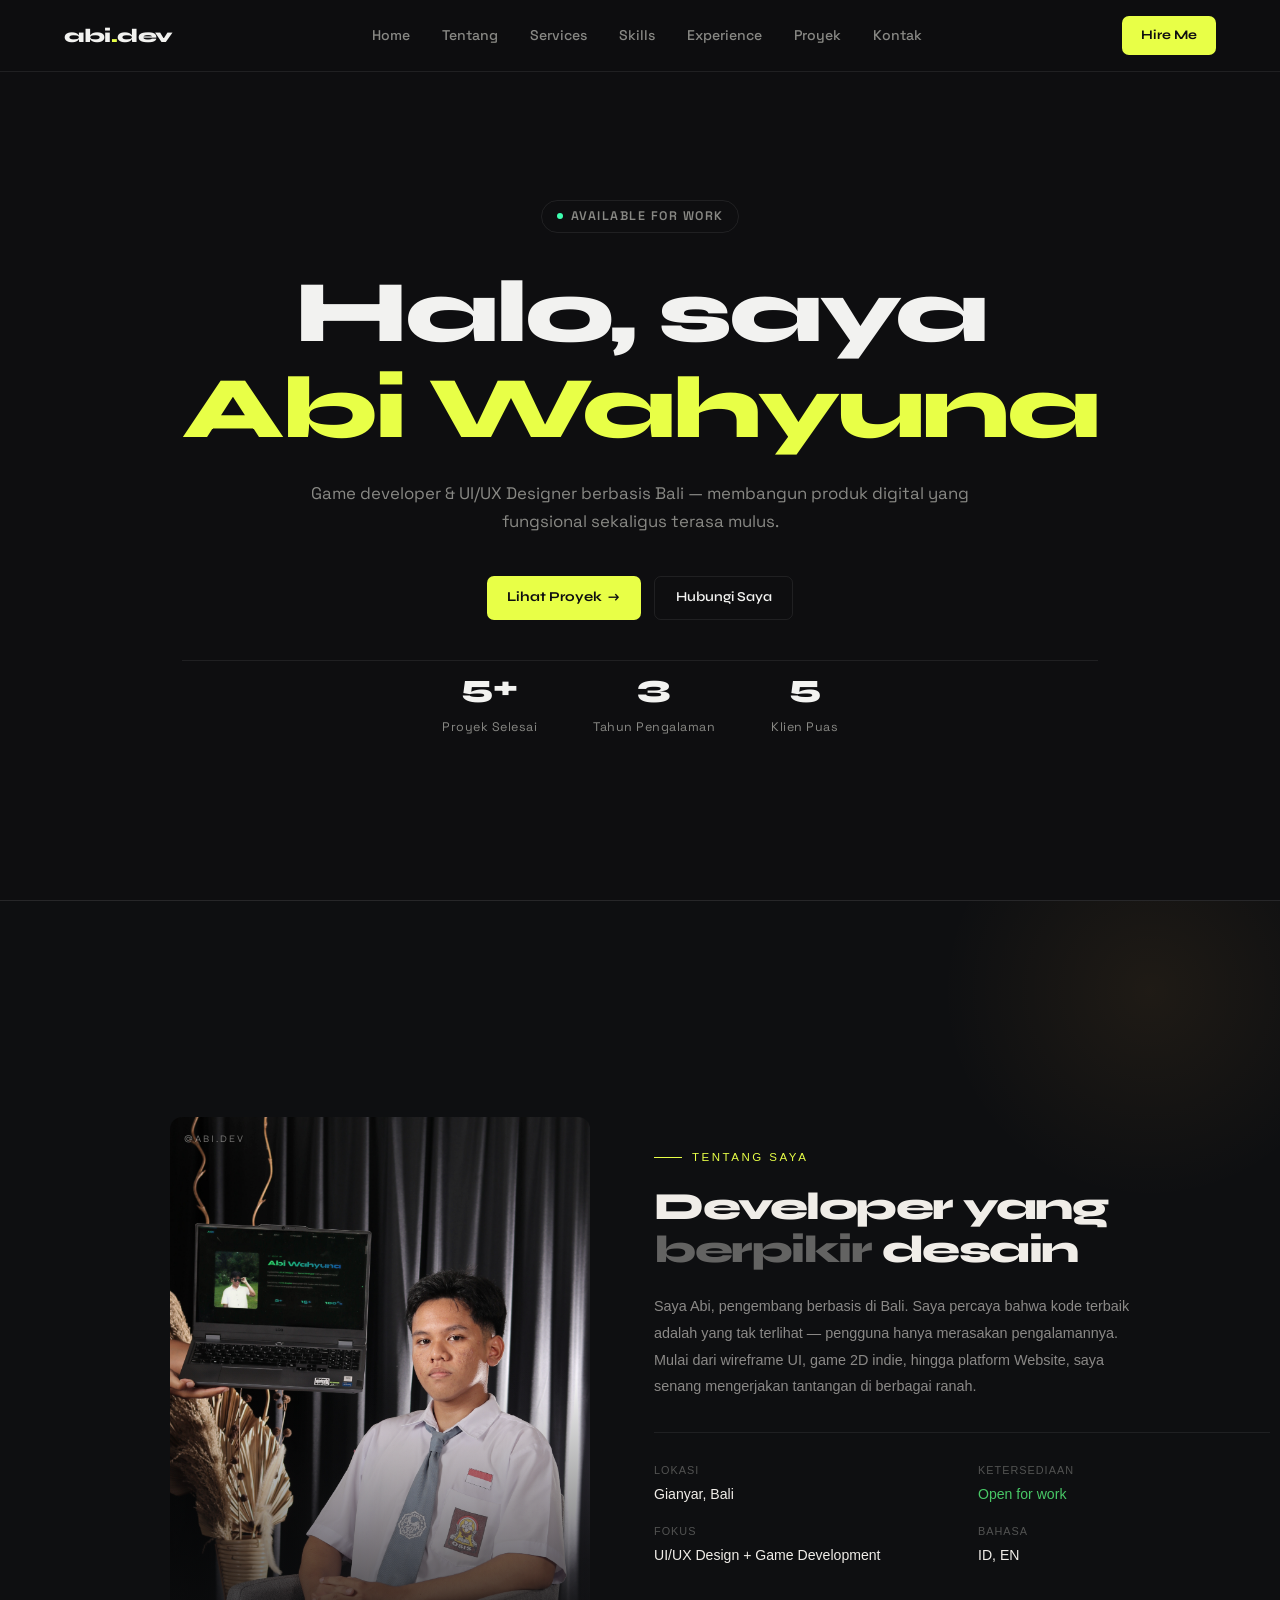
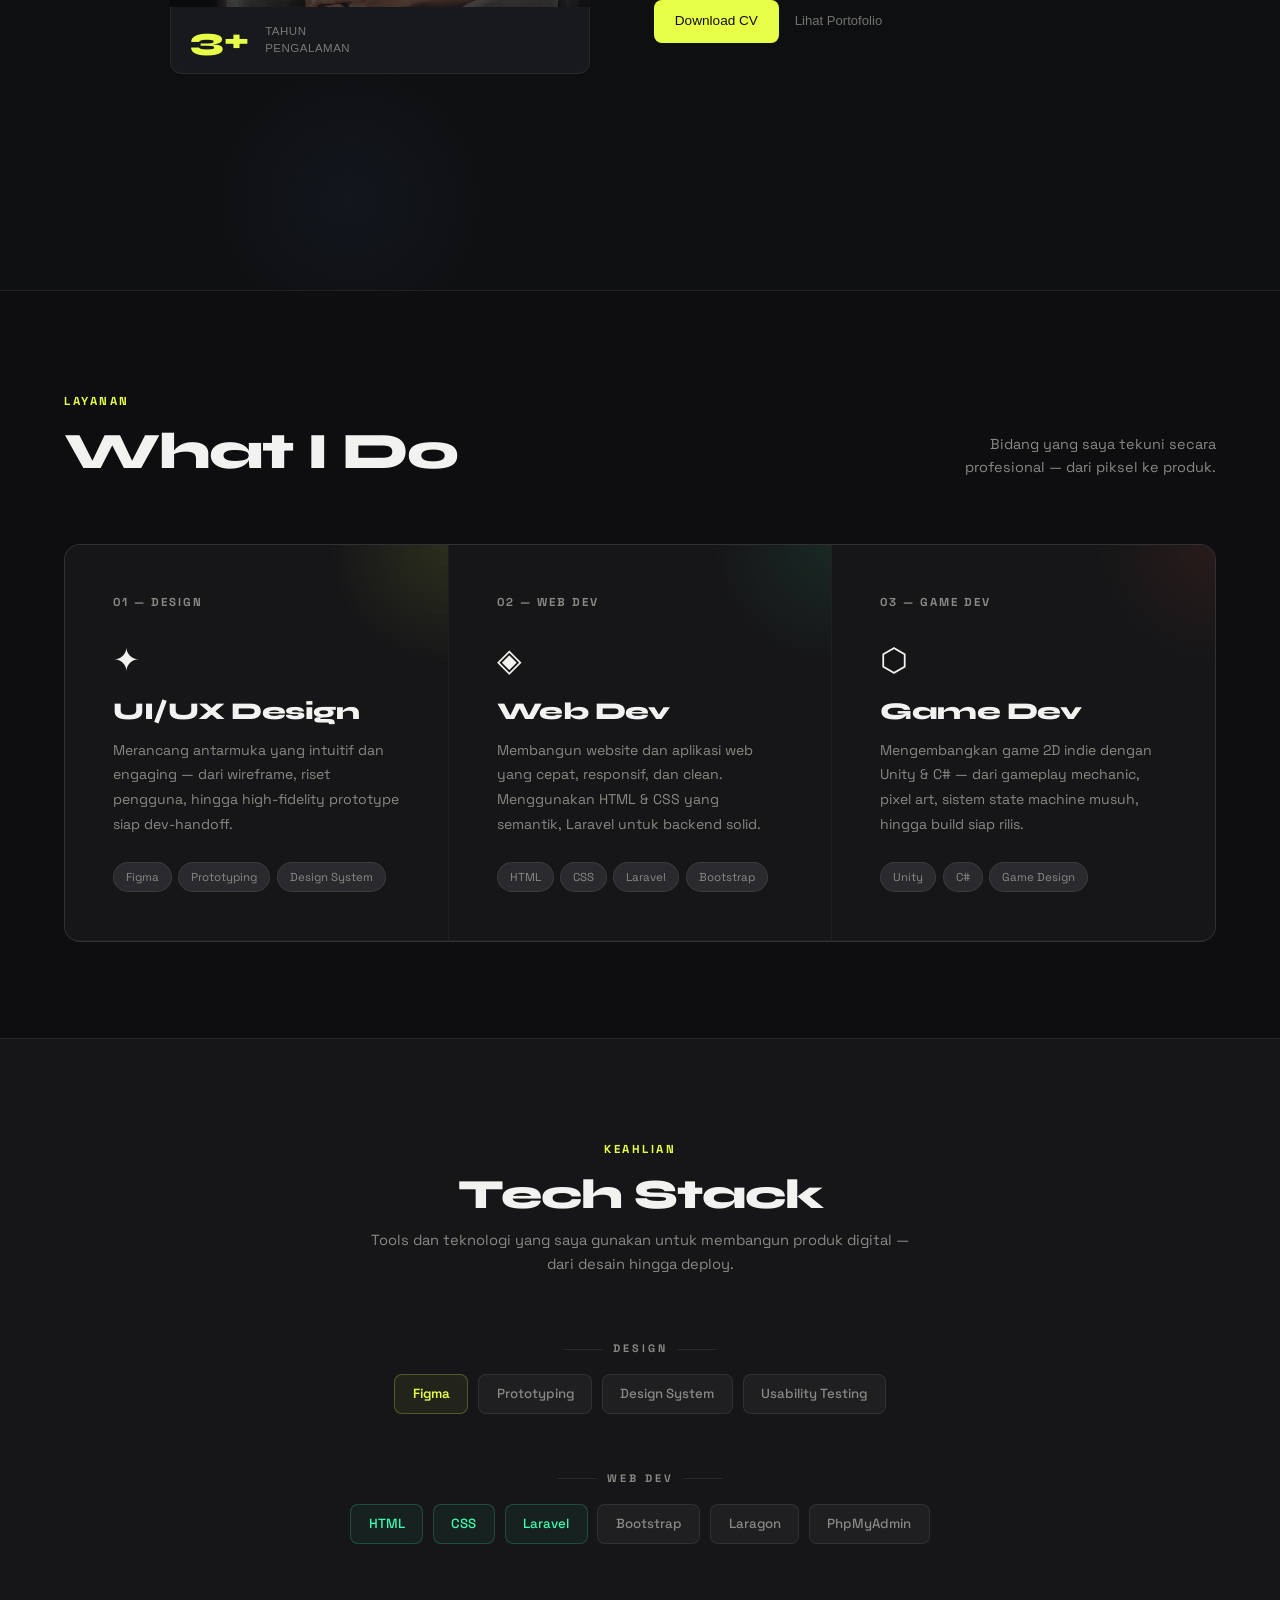
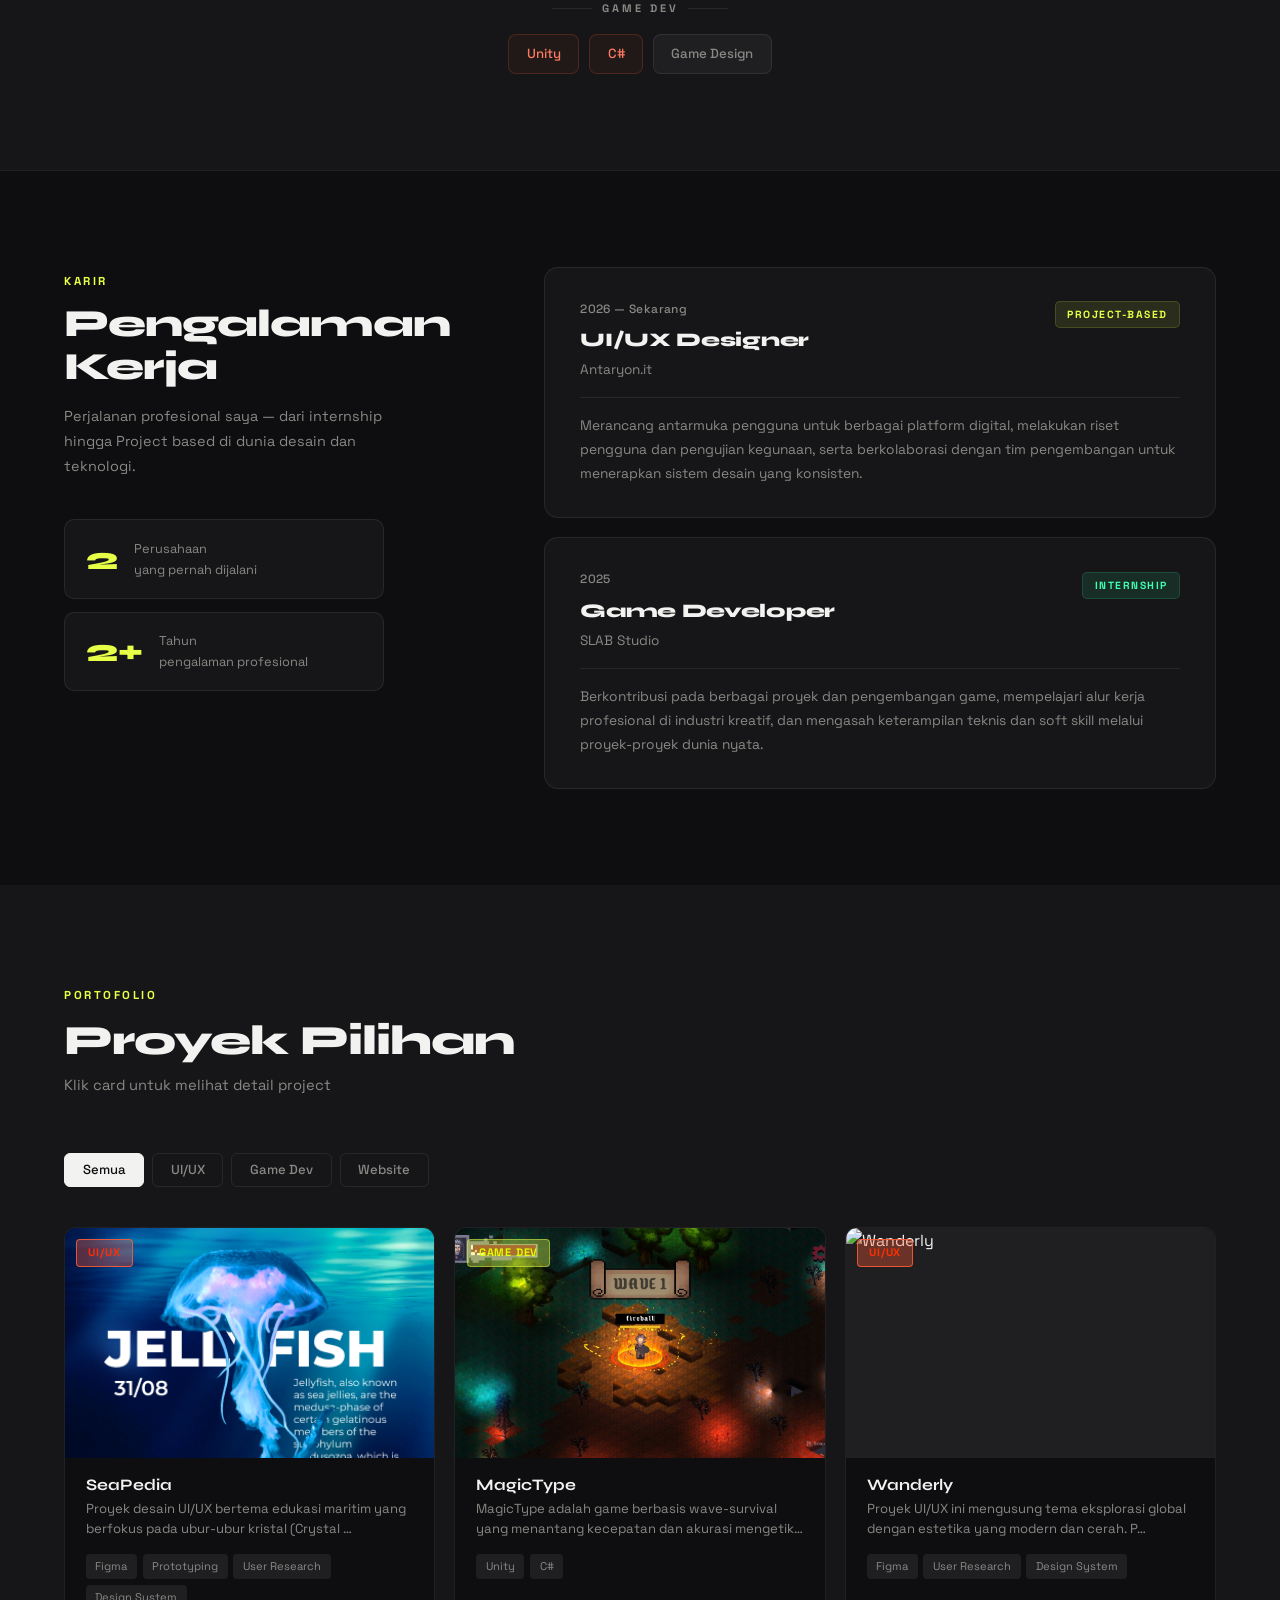
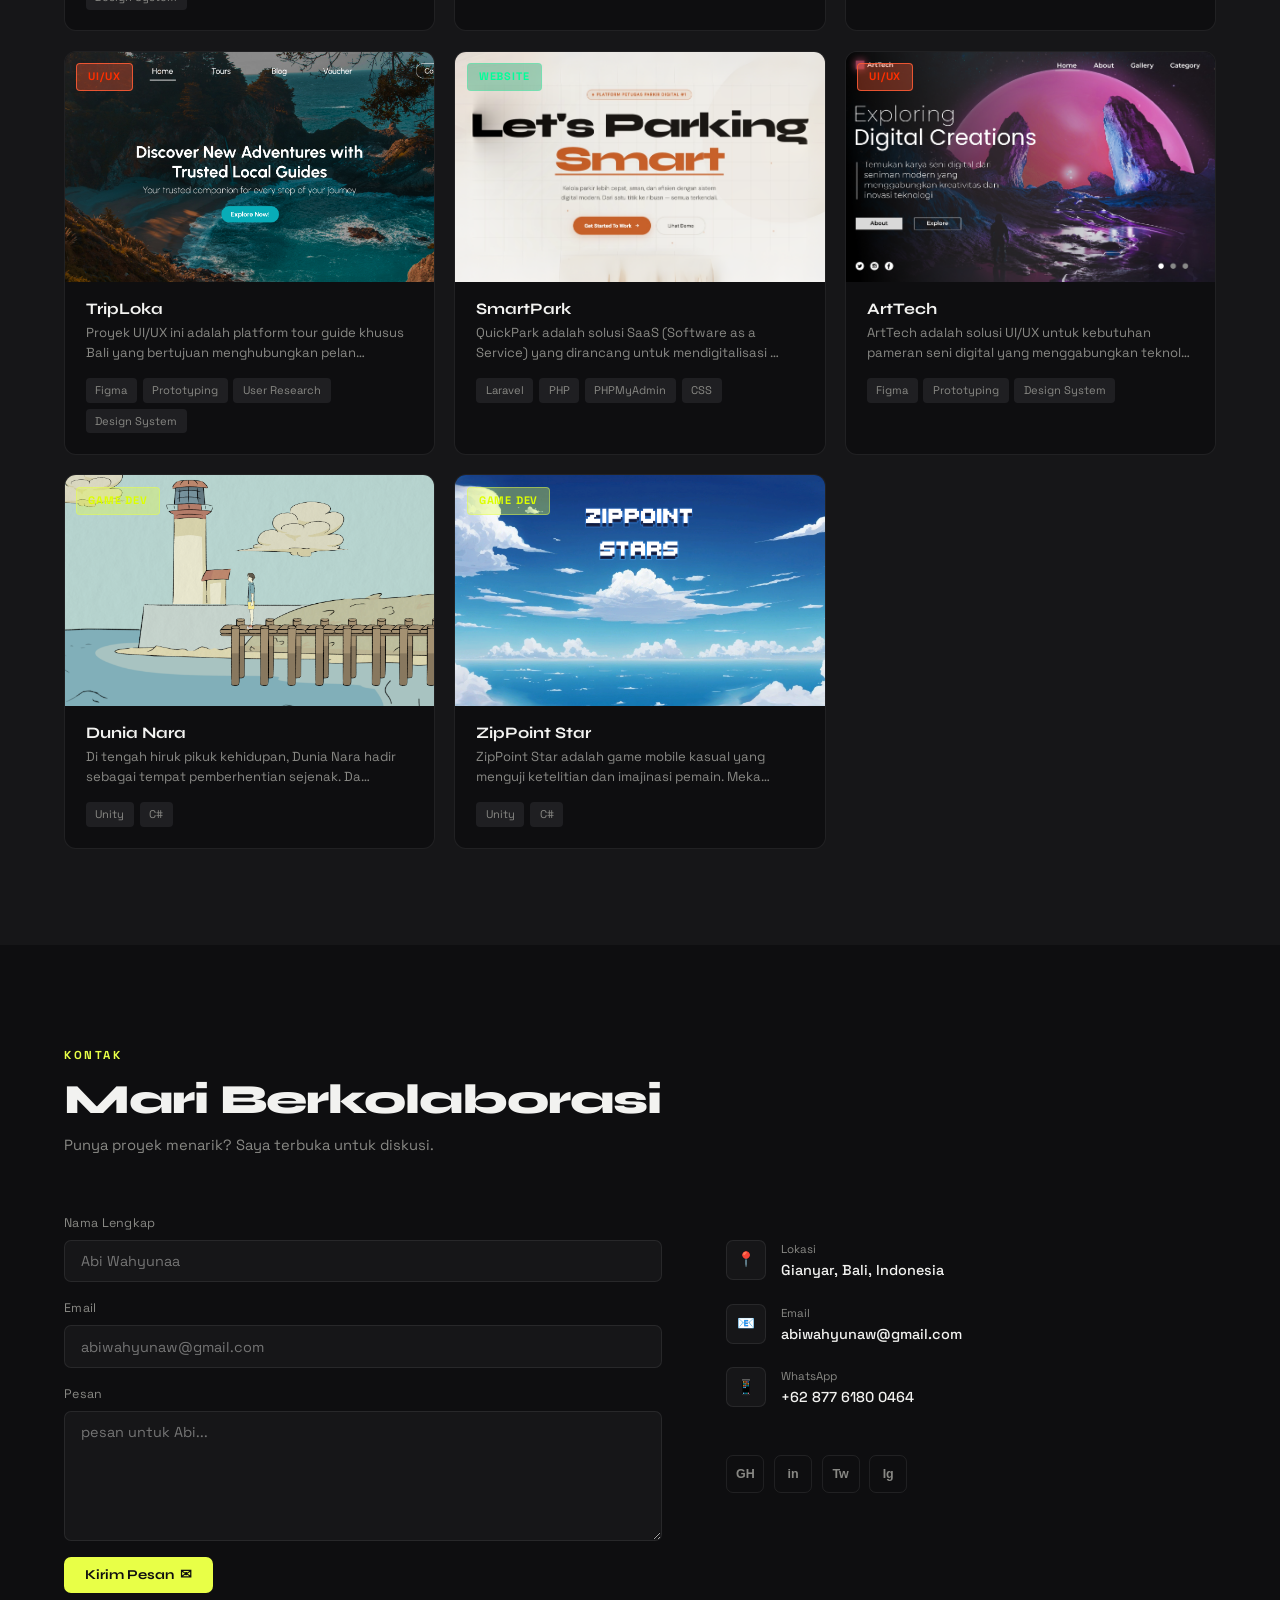
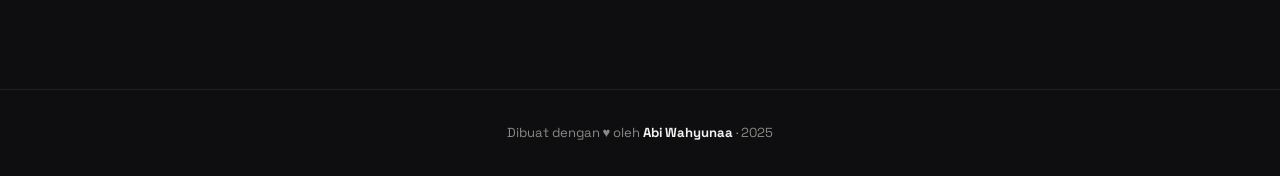
==== commit c776cd6c: "Finishing" ====
--- a/Portofolio_2/index.html
+++ b/Portofolio_2/index.html
@@ -3,7 +3,7 @@
 <head>
   <meta charset="UTF-8" />
   <meta name="viewport" content="width=device-width, initial-scale=1.0" />
-  <title>Portofolio — Ari Saputra</title>
+  <title>Portofolio — Abi</title>
   <link rel="preconnect" href="https://fonts.googleapis.com" />
   <link href="https://fonts.googleapis.com/css2?family=Space+Grotesk:wght@300;400;500;600;700&family=Syne:wght@400;600;700;800&display=swap" rel="stylesheet" />
   <link rel="stylesheet" href="styles.css" />
@@ -12,7 +12,7 @@
 
   <!-- NAV -->
   <nav>
-    <div class="nav-logo">ari<span>.</span>dev</div>
+    <div class="nav-logo">abi<span>.</span>dev</div>
     <ul class="nav-links">
       <li><a href="#hero">Home</a></li>
       <li><a href="#about">Tentang</a></li>
@@ -34,7 +34,7 @@
       </div>
       <h1>Halo, saya<br><em>Abi Wahyuna</em></h1>
       <p class="hero-sub">
-        Full-stack developer &amp; UI/UX designer berbasis Bali —
+        Game developer &amp; UI/UX Designer berbasis Bali —
         membangun produk digital yang fungsional sekaligus terasa mulus.
       </p>
       <div class="hero-cta">
@@ -43,15 +43,15 @@
       </div>
       <div class="hero-stats">
         <div>
-          <span class="stat-num">32+</span>
+          <span class="stat-num">5+</span>
           <span class="stat-label">Proyek Selesai</span>
         </div>
         <div>
-          <span class="stat-num">4</span>
+          <span class="stat-num">3</span>
           <span class="stat-label">Tahun Pengalaman</span>
         </div>
         <div>
-          <span class="stat-num">18</span>
+          <span class="stat-num">5</span>
           <span class="stat-label">Klien Puas</span>
         </div>
       </div>
@@ -59,42 +59,67 @@
   </section>
 
   <!-- ABOUT (unchanged) -->
-  <section class="section" id="about">
-    <div class="about-grid">
-      <div class="about-photo">
-        <img src="https://images.unsplash.com/photo-1507003211169-0a1dd7228f2d?w=500&auto=format&fit=crop" alt="Foto Ari Saputra" />
-        <div class="about-badge">
-          <div class="about-badge-num">4+</div>
-          <div class="about-badge-text">Tahun<br>Pengalaman</div>
-        </div>
-      </div>
-      <div class="about-content">
-        <div class="section-tag">Tentang Saya</div>
-        <h2>Developer yang<br>berpikir desain</h2>
-        <p>Saya Ari, pengembang berbasis di Bali. Saya percaya bahwa kode terbaik adalah yang tak terlihat <br> pengguna hanya merasakan pengalamannya. Mulai dari wireframe UI, game 2D indie, hingga <br> platform e-commerce saya senang mengerjakan tantangan di berbagai ranah.</p>
-        
-        <div class="about-details">
-          <div class="detail-row">
-            <span class="detail-label">Lokasi</span>
-            <span class="detail-val">Denpasar, Bali</span>
-          </div>
-          <div class="detail-row">
-            <span class="detail-label">Ketersediaan</span>
-            <span class="detail-val" style="color:var(--accent3)">Open for work</span>
-          </div>
-          <div class="detail-row">
-            <span class="detail-label">Fokus</span>
-            <span class="detail-val">Full-stack + IoT</span>
-          </div>
-          <div class="detail-row">
-            <span class="detail-label">Bahasa</span>
-            <span class="detail-val">ID, EN</span>
-          </div>
-        </div>
-        <a href="#" class="btn-primary" style="margin-top:.5rem;">Download CV &nbsp;↓</a>
-      </div>
-    </div>
-  </section>
+  <section id="about">
+  <div class="about-inner">
+
+    <!-- Photo Column -->
+    <div class="photo-col">
+      <div class="photo-frame">
+        <img src="img/Profile2.png" alt="Foto Abi Wahyuna" />
+        <div class="photo-overlay"></div>
+        <span class="photo-corner">@abi.dev</span>
+      </div>
+      <div class="badge-strip">
+        <div class="badge-num">3+</div>
+        <div class="badge-text">Tahun<br>Pengalaman</div>
+      </div>
+      
+    </div>
+
+    <!-- Content Column -->
+    <div class="content-col">
+      <div class="section-eyebrow">
+        <div class="eyebrow-line"></div>
+        <span class="eyebrow-text">Tentang Saya</span>
+      </div>
+
+      <h2 class="about-heading">
+        Developer yang<br><em>berpikir</em> desain
+      </h2>
+
+      <p class="about-body">
+        Saya Abi, pengembang berbasis di Bali. Saya percaya bahwa kode terbaik adalah yang tak terlihat — pengguna hanya merasakan pengalamannya. Mulai dari wireframe UI, game 2D indie, hingga platform Website, saya senang mengerjakan tantangan di berbagai ranah.
+      </p>
+
+      <div class="divider"></div>
+
+      <div class="details-grid">
+        <div class="detail-item">
+          <div class="detail-label">Lokasi</div>
+          <div class="detail-val">Gianyar, Bali</div>
+        </div>
+        <div class="detail-item">
+          <div class="detail-label">Ketersediaan</div>
+          <div class="detail-val" style="color:#48c766">Open for work</div>
+        </div>
+        <div class="detail-item">
+          <div class="detail-label">Fokus</div>
+          <div class="detail-val">UI/UX Design + Game Development</div>
+        </div>
+        <div class="detail-item">
+          <div class="detail-label">Bahasa</div>
+          <div class="detail-val">ID, EN</div>
+        </div>
+      </div>
+
+      <div class="actions">
+        <a href="pdf/CV_Abi_Wahyuna.pdf" class="btn-main" download>Download CV</a>
+        <a href="#" class="btn-ghost">Lihat Portofolio</a>
+      </div>
+    </div>
+
+  </div>
+</section>
 
   <!-- ══════════════════════════════
        WHAT I DO (NEW)
@@ -114,7 +139,7 @@
         <div class="svc-index">01 — Design</div>
         <div class="svc-icon">✦</div>
         <h3>UI/UX Design</h3>
-        <p>Merancang antarmuka yang intuitif dan engaging — dari wireframe, riset pengguna, hingga high-fidelity prototype siap dev-handoff. Setiap keputusan desain didukung data nyata dari pengguna.</p>
+        <p>Merancang antarmuka yang intuitif dan engaging — dari wireframe, riset pengguna, hingga high-fidelity prototype siap dev-handoff.</p>
         <div class="svc-tags">
           <span class="svc-tag">Figma</span>
           <span class="svc-tag">Prototyping</span>
@@ -123,10 +148,10 @@
       </div>
 
       <div class="svc-card" style="--glow:rgba(61,255,176,.08);--tag-hover:rgba(61,255,176,.2);--tag-color:var(--accent3);--tag-bg:rgba(61,255,176,.05)">
-        <div class="svc-index">02 — Development</div>
+        <div class="svc-index">02 — Web Dev</div>
         <div class="svc-icon">◈</div>
         <h3>Web Dev</h3>
-        <p>Membangun website dan aplikasi web yang cepat, responsif, dan clean. Menggunakan HTML & CSS yang semantik, Laravel untuk backend solid, serta React untuk antarmuka yang dinamis.</p>
+        <p>Membangun website dan aplikasi web yang cepat, responsif, dan clean. Menggunakan HTML & CSS yang semantik, Laravel untuk backend solid.</p>
         <div class="svc-tags">
           <span class="svc-tag">HTML</span>
           <span class="svc-tag">CSS</span>
@@ -139,7 +164,7 @@
         <div class="svc-index">03 — Game Dev</div>
         <div class="svc-icon">⬡</div>
         <h3>Game Dev</h3>
-        <p>Mengembangkan game 2D indie dengan Unity & C# — dari gameplay mechanic, pixel art, sistem state machine musuh, hingga build siap rilis. Punya pengalaman di 5+ game jam internasional.</p>
+        <p>Mengembangkan game 2D indie dengan Unity & C# — dari gameplay mechanic, pixel art, sistem state machine musuh, hingga build siap rilis.</p>
         <div class="svc-tags">
           <span class="svc-tag">Unity</span>
           <span class="svc-tag">C#</span>
@@ -210,7 +235,7 @@
       <div class="exp-sticky">
         <div class="section-tag">Karir</div>
         <h2>Pengalaman<br>Kerja</h2>
-        <p>Perjalanan profesional saya — dari internship hingga full-time di dunia desain dan teknologi.</p>
+        <p>Perjalanan profesional saya — dari internship hingga Project based di dunia desain dan teknologi.</p>
 
         <div class="exp-stats">
           <div class="exp-stat-box">
@@ -234,10 +259,10 @@
               <div class="exp-card-role">UI/UX Designer</div>
               <div class="exp-card-company">Antaryon.it</div>
             </div>
-            <span class="exp-card-badge badge-full">Full-time</span>
+            <span class="exp-card-badge badge-full">Project-based</span>
           </div>
           <div class="exp-card-desc">
-            Designing intuitive and engaging user interfaces for various digital platforms, conducting user research and usability testing, and collaborating with development teams to implement consistent design systems.
+            Merancang antarmuka pengguna untuk berbagai platform digital, melakukan riset pengguna dan pengujian kegunaan, serta berkolaborasi dengan tim pengembangan untuk menerapkan sistem desain yang konsisten.
           </div>
         </div>
 
@@ -245,13 +270,13 @@
           <div class="exp-card-top">
             <div>
               <div class="exp-card-period">2025</div>
-              <div class="exp-card-role">Design & Web Dev Intern</div>
+              <div class="exp-card-role">Game Developer</div>
               <div class="exp-card-company">SLAB Studio</div>
             </div>
             <span class="exp-card-badge badge-intern">Internship</span>
           </div>
           <div class="exp-card-desc">
-            Contributing to various design and web development projects, learning professional workflows in the creative industry, and honing technical and soft skills through real-world projects.
+           Berkontribusi pada berbagai proyek dan pengembangan game, mempelajari alur kerja profesional di industri kreatif, dan mengasah keterampilan teknis dan soft skill melalui proyek-proyek dunia nyata.
           </div>
         </div>
 
@@ -264,14 +289,13 @@
     <div class="section-header">
       <div class="section-tag">Portofolio</div>
       <h2>Proyek Pilihan</h2>
-      <p>Klik kartu untuk melihat detail dan galeri foto.</p>
+      <p>Klik card untuk melihat detail project</p>
     </div>
     <div class="filter-bar" id="filterBar">
       <button class="filter-btn active" data-filter="all">Semua</button>
       <button class="filter-btn" data-filter="uiux">UI/UX</button>
       <button class="filter-btn" data-filter="game">Game Dev</button>
       <button class="filter-btn" data-filter="web">Website</button>
-      <button class="filter-btn" data-filter="iot">IoT</button>
     </div>
     <div class="projects-grid" id="projectsGrid"></div>
   </section>
@@ -287,15 +311,15 @@
       <div class="contact-form">
         <div class="form-group">
           <label class="form-label">Nama Lengkap</label>
-          <input type="text" class="form-input" placeholder="Budi Santoso" />
+          <input type="text" class="form-input" placeholder="Abi Wahyunaa" />
         </div>
         <div class="form-group">
           <label class="form-label">Email</label>
-          <input type="email" class="form-input" placeholder="budi@email.com" />
+          <input type="email" class="form-input" placeholder="abiwahyunaw@gmail.com" />
         </div>
         <div class="form-group">
           <label class="form-label">Pesan</label>
-          <textarea class="form-textarea" placeholder="Ceritakan proyek Anda..."></textarea>
+          <textarea class="form-textarea" placeholder="pesan untuk Abi..."></textarea>
         </div>
         <button class="btn-primary" style="align-self:flex-start">Kirim Pesan &nbsp;✉</button>
       </div>
@@ -304,14 +328,14 @@
           <div class="contact-icon">📍</div>
           <div>
             <div class="contact-item-label">Lokasi</div>
-            <div class="contact-item-val">Denpasar, Bali, Indonesia</div>
+            <div class="contact-item-val">Gianyar, Bali, Indonesia</div>
           </div>
         </div>
         <div class="contact-item">
           <div class="contact-icon">📧</div>
           <div>
             <div class="contact-item-label">Email</div>
-            <div class="contact-item-val">abi@example.com</div>
+            <div class="contact-item-val">abiwahyunaw@gmail.com</div>
           </div>
         </div>
         <div class="contact-item">
@@ -324,7 +348,7 @@
         <div class="social-row">
           <button class="social-btn">GH</button>
           <button class="social-btn">in</button>
-          <button class="social-btn">Dr</button>
+          <button class="social-btn">Tw</button>
           <button class="social-btn">Ig</button>
         </div>
       </div>
@@ -353,12 +377,12 @@
           <div class="gallery-counter" id="galleryCounter">1 / 1</div>
         </div>
         <div class="gallery-thumbs" id="galleryThumbs">
-          <label class="upload-zone" title="Tambah foto" id="uploadZone">
-            +
-            <input type="file" id="file-upload" accept="image/*" multiple />
-          </label>
-        </div>
-        <p class="modal-desc" id="mDesc">–</p>
+        </div>
+        <div class="modal-desc">
+          <div class="meta-label">Deskripsi</div>
+          <p id="mDesc"></p>
+        </div>
+
         <div class="modal-meta">
           <div class="meta-item"><div class="meta-label">Tools</div><div class="meta-value" id="mTools">–</div></div>
           <div class="meta-item"><div class="meta-label">Tahun</div><div class="meta-value" id="mYear">–</div></div>
@@ -366,7 +390,6 @@
         </div>
         <div class="modal-actions">
           <a id="mDemo" href="#" class="btn-primary" target="_blank">Live Demo ↗</a>
-          <a id="mCode" href="#" class="btn-outline" target="_blank">Source Code</a>
         </div>
       </div>
     </div>
--- a/Portofolio_2/styles.css
+++ b/Portofolio_2/styles.css
@@ -121,52 +121,295 @@
     }
     .section-header p { color: var(--muted); margin-top: .6rem; font-size: .92rem; max-width: 460px; }
 
+  
     /* ═══ ABOUT ═══ */
-    #about {
-    background: var(--bg2);
-    min-height: 100vh;
-    display: flex;
-    align-items: center;
-    
-  }
-
-    .about-grid {
-      display: grid;
-      grid-template-columns: 340px 1fr;
-      gap: 6rem;
-      align-items: center; /* ini bikin sejajar tengah */
-    }
-
-    .about-photo {
-      width: 110%; aspect-ratio: 3/4; border-radius: 16px; height: auto;
-      overflow: hidden; background: var(--bg3);
-      border: 1px solid var(--border); position: relative;
-    }
-    .about-photo img { width: 100%; height: 100%; object-fit: cover; }
-    .about-badge {
-      position: absolute; bottom: -1px; left: -1px; right: -1px;
-      padding: 1rem 1.2rem;
-      background: var(--bg2); border-top: 1px solid var(--border);
-      display: flex; align-items: center; gap: 1rem;
-    }
-    .about-badge-num {
-      font-family: 'Syne', sans-serif; font-size: 1.8rem;
-      font-weight: 800; color: var(--accent); line-height: 1;
-    }
-    .about-badge-text { font-size: .78rem; color: var(--muted); }
-    .about-content { padding-top: .5rem; }
-    .about-content h2 {
-      font-size: clamp(1.6rem,3vw,2.2rem); font-weight: 800;
-      letter-spacing: -1px; margin-bottom: 1.2rem;
-    }
-    .about-content p { color: var(--muted); font-size: .93rem; margin-bottom: 1rem; line-height: 1.75; }
-    .about-details {
-      display: grid; grid-template-columns: 1fr 1fr;
-      gap: .8rem; margin: 1.8rem 0;
-    }
-    .detail-row { display: flex; flex-direction: column; gap: .15rem; }
-    .detail-label { font-size: .72rem; color: var(--muted); letter-spacing: .5px; text-transform: uppercase; }
-    .detail-val { font-size: .9rem; font-weight: 500; }
+#about {
+  border-top: 1px solid rgba(255,255,255,0.1);
+  font-family: 'DM Sans', sans-serif;
+  background: #0e0f11;
+  color: #f0ede8;
+  padding: 5rem 4rem;
+  min-height: 110vh;
+  display: flex;
+  align-items: center;
+  position: relative;
+  overflow: hidden;
+}
+
+#about::before {
+  content: '';
+  position: absolute;
+  top: -120px; right: -80px;
+  width: 420px; height: 420px;
+  border-radius: 50%;
+  background: radial-gradient(circle, rgba(255,180,80,0.07) 0%, transparent 70%);
+  pointer-events: none;
+}
+
+#about::after {
+  content: '';
+  position: absolute;
+  bottom: -60px; left: 200px;
+  width: 300px; height: 300px;
+  border-radius: 50%;
+  background: radial-gradient(circle, rgba(100,160,255,0.05) 0%, transparent 70%);
+  pointer-events: none;
+}
+
+.about-inner {
+  max-width: 1100px;        /* lebarin dari 900px */
+  width: 100%;
+  transform: translateX(80px);
+  margin: 0 auto;
+  display: grid;
+  grid-template-columns: 420px 1fr;
+  gap: 4rem;
+  align-items: center;
+  position: relative;
+  z-index: 1;
+}
+
+/* Photo Column */
+.photo-col {
+  display: flex;
+  flex-direction: column;
+  gap: 0;
+}
+
+.photo-frame {
+  position: relative;
+  border-radius: 12px 12px 0 0;
+  overflow: hidden;
+}
+
+.photo-frame img {
+  width: 100%;
+  aspect-ratio: 3/3.5;
+  object-fit: cover;
+  display: block;
+  filter: grayscale(20%) contrast(1.05);
+}
+
+.photo-overlay {
+  position: absolute;
+  inset: 0;
+  background: linear-gradient(to top, rgba(14,15,17,0.7) 0%, transparent 50%);
+}
+
+.photo-corner {
+  position: absolute;
+  top: 14px; left: 14px;
+  font-family: 'Syne', sans-serif;
+  font-size: 10px;
+  letter-spacing: 2px;
+  text-transform: uppercase;
+  color: rgba(240,237,232,0.45);
+}
+
+.badge-strip {
+  background: #17191d;
+  border: 1px solid rgba(255,255,255,0.07);
+  border-top: none;
+  border-radius: 0 0 12px 12px;
+  padding: 1rem 1.2rem;
+  display: flex;
+  align-items: center;
+  gap: 1rem;
+}
+
+.badge-num {
+  font-family: 'Syne', sans-serif;
+  font-size: 2rem;
+  font-weight: 800;
+  color: var(--accent);
+  line-height: 1;
+}
+
+.badge-text {
+  font-size: 0.72rem;
+  color: rgba(240,237,232,0.45);
+  line-height: 1.5;
+  text-transform: uppercase;
+  letter-spacing: 0.5px;
+}
+
+/* Content Column — tingginya harus sama dengan foto agar actions sejajar bawah */
+.content-col {
+  display: flex;
+  flex-direction: column;
+  /* tinggi konten = tinggi .photo-col secara alami lewat align-items: start + flex */
+}
+
+.section-eyebrow {
+  display: flex;
+  align-items: center;
+  gap: 10px;
+  margin-bottom: 1.2rem;
+}
+
+.eyebrow-line {
+  width: 28px; height: 1.5px;
+  background: var(--accent);
+}
+
+.eyebrow-text {
+  font-size: 0.72rem;
+  letter-spacing: 2.5px;
+  text-transform: uppercase;
+  color: var(--accent);
+  font-weight: 500;
+}
+
+.about-heading {
+  font-family: 'Syne', sans-serif;
+  font-size: clamp(1.9rem, 3vw, 2.5rem);
+  font-weight: 800;
+  line-height: 1.1;
+  letter-spacing: -1.5px;
+  margin-bottom: 1.4rem;
+  color: #f0ede8;
+}
+
+.about-heading em {
+  font-style: normal;
+  color: rgba(240,237,232,0.38);
+}
+
+.about-body {
+  font-size: 0.9rem;
+  color: rgba(240,237,232,0.55);
+  line-height: 1.85;
+  margin-bottom: 2rem;
+  max-width: 500px;
+}
+
+.divider {
+  height: 1px;
+  background: rgba(255,255,255,0.07);
+  margin-bottom: 1.8rem;
+}
+
+.details-grid {
+  display: grid;
+  grid-template-columns: 1fr 1fr;
+  gap: 1.1rem 2rem;
+  margin-bottom: 2rem;
+}
+
+.detail-label {
+  font-size: 0.68rem;
+  text-transform: uppercase;
+  letter-spacing: 1px;
+  color: rgba(240,237,232,0.3);
+  margin-bottom: 3px;
+}
+
+.detail-val {
+  font-size: 0.88rem;
+  font-weight: 500;
+  color: #f0ede8;
+}
+
+/* Dorong actions ke bawah agar sejajar dengan badge-strip */
+.actions {
+  margin-top: auto;
+  display: flex;
+  align-items: center;
+  gap: 1rem;
+}
+
+.btn-main {
+  display: inline-flex;
+  align-items: center;
+  gap: 8px;
+  padding: 0.65rem 1.3rem;
+  background: var(--accent);
+  color: #0e0f11;
+  font-family: 'DM Sans', sans-serif;
+  font-size: 0.85rem;
+  font-weight: 500;
+  border-radius: 8px;
+  text-decoration: none;
+  transition: opacity 0.15s;
+}
+
+.btn-main:hover { opacity: 0.88; }
+
+.btn-ghost {
+  display: inline-flex;
+  align-items: center;
+  font-size: 0.82rem;
+  color: rgba(240,237,232,0.45);
+  text-decoration: none;
+  gap: 5px;
+  transition: color 0.15s;
+}
+
+.btn-ghost:hover { color: #f0ede8; }
+
+
+/* ═══ ABOUT — RESPONSIVE ═══ */
+@media (max-width: 900px) {
+  #about {
+    padding: 4rem 2.5rem;
+    min-height: unset;
+  }
+
+  .about-inner {
+    grid-template-columns: 1fr;
+    gap: 2.5rem;
+    transform: translateX(0);
+    max-width: 520px;
+  }
+
+  .photo-frame img {
+    aspect-ratio: 4/3;
+  }
+}
+
+@media (max-width: 600px) {
+  #about {
+    padding: 3.5rem 1.5rem;
+  }
+
+  .about-inner {
+    max-width: 100%;
+    gap: 2rem;
+  }
+
+  .about-heading {
+    font-size: 1.8rem;
+    letter-spacing: -1px;
+  }
+
+  .about-body {
+    font-size: 0.88rem;
+    max-width: 100%;
+  }
+
+  .details-grid {
+    grid-template-columns: 1fr 1fr;
+    gap: 1rem 1.5rem;
+  }
+
+  .actions {
+    flex-direction: column;
+    align-items: flex-start;
+    gap: 0.75rem;
+  }
+
+  .btn-main,
+  .btn-ghost {
+    width: 100%;
+    justify-content: center;
+  }
+
+  .photo-frame img {
+    aspect-ratio: 3/2.5;
+  }
+}
+
+
 
     /* ═══════════════════════════
        WHAT I DO
@@ -336,7 +579,7 @@
     .exp-layout {
       display: grid;
       grid-template-columns: 320px 1fr;
-      gap: 6rem;
+      gap: 10rem;
       align-items: start;
     }
 
@@ -455,10 +698,9 @@
       font-size: .68rem; font-weight: 700; letter-spacing: .8px;
       text-transform: uppercase; padding: .25rem .7rem; border-radius: 4px;
     }
-    .cat-uiux  { background: rgba(255,92,53,.15); color: #ff8c72; border: 1px solid rgba(255,92,53,.25); }
-    .cat-game  { background: rgba(232,255,71,.1); color: #d8ee40; border: 1px solid rgba(232,255,71,.2); }
-    .cat-web   { background: rgba(61,255,176,.1); color: #3dffb0; border: 1px solid rgba(61,255,176,.2); }
-    .cat-iot   { background: rgba(120,140,255,.15); color: #a0b0ff; border: 1px solid rgba(120,140,255,.25); }
+    .cat-uiux  { background: rgba(255, 93, 53, 0.341); color: #ff2f00; border: 1px solid rgba(255, 93, 53, 0.853); }
+    .cat-game  { background: rgba(230, 255, 71, 0.353); color: #ddff00; border: 1px solid rgba(230, 255, 71, 0.447); }
+    .cat-web   { background: rgba(39, 164, 114, 0.404); color: #00ff99; border: 1px solid rgba(61, 255, 177, 0.368); }
     .project-info { padding: 1.1rem 1.3rem 1.3rem; }
     .project-info h3 { font-size: 1rem; font-weight: 700; margin-bottom: .35rem; }
     .project-info p { font-size: .82rem; color: var(--muted); line-height: 1.55; margin-bottom: .9rem; }
@@ -510,6 +752,32 @@
     footer strong { color: var(--text); }
 
     /* MODAL */
+
+    .modal-desc .meta-label {
+      font-size: .85rem;          
+      letter-spacing: 2px;        
+      text-transform: uppercase;
+      color: var(--accent);
+      margin-bottom: .6rem;
+      position: relative;
+      padding-left: 1rem;         
+      font-weight: 600;           
+    }
+
+    .modal-desc .meta-label::before {
+      content: '';
+      position: absolute;
+      left: 0;
+      top: 50%;
+      transform: translateY(-50%);
+      width: 5px;                 
+      height: 75%;                
+      background: var(--accent);
+      border-radius: 3px;
+    }
+
+    
+
     .modal-overlay {
       position: fixed; inset: 0; background: rgba(0,0,0,.82);
       z-index: 200; display: flex; align-items: center; justify-content: center;
@@ -568,14 +836,7 @@
     }
     .gallery-thumb img { width: 100%; height: 100%; object-fit: cover; }
     .gallery-thumb.active { border-color: var(--accent); opacity: 1; }
-    .upload-zone {
-      flex-shrink: 0; width: 68px; height: 48px; border-radius: var(--radius-sm);
-      border: 1.5px dashed var(--border); display: flex; align-items: center;
-      justify-content: center; cursor: pointer; color: var(--muted); font-size: 1.1rem;
-      transition: border-color var(--t), color var(--t);
-    }
-    .upload-zone:hover { border-color: rgba(255,255,255,.25); color: var(--text); }
-    #file-upload { display: none; }
+
     .modal-desc { margin-top: 1.4rem; font-size: .9rem; color: var(--muted); line-height: 1.75; }
     .modal-meta {
       display: grid; grid-template-columns: 1fr 1fr 1fr; gap: 1rem;
@@ -583,7 +844,7 @@
     }
     .meta-label { font-size: .7rem; letter-spacing: 1px; text-transform: uppercase; color: var(--muted); margin-bottom: .3rem; }
     .meta-value { font-size: .88rem; font-weight: 500; }
-    .modal-actions { display: flex; gap: .7rem; margin-top: 1.4rem; }
+    .modal-actions { display: flex; gap: .7rem; margin-top: 1.6rem; }
 
     /* ANIMS */
     @keyframes fadeUp { from{opacity:0;transform:translateY(20px)}to{opacity:1;transform:translateY(0)} }
